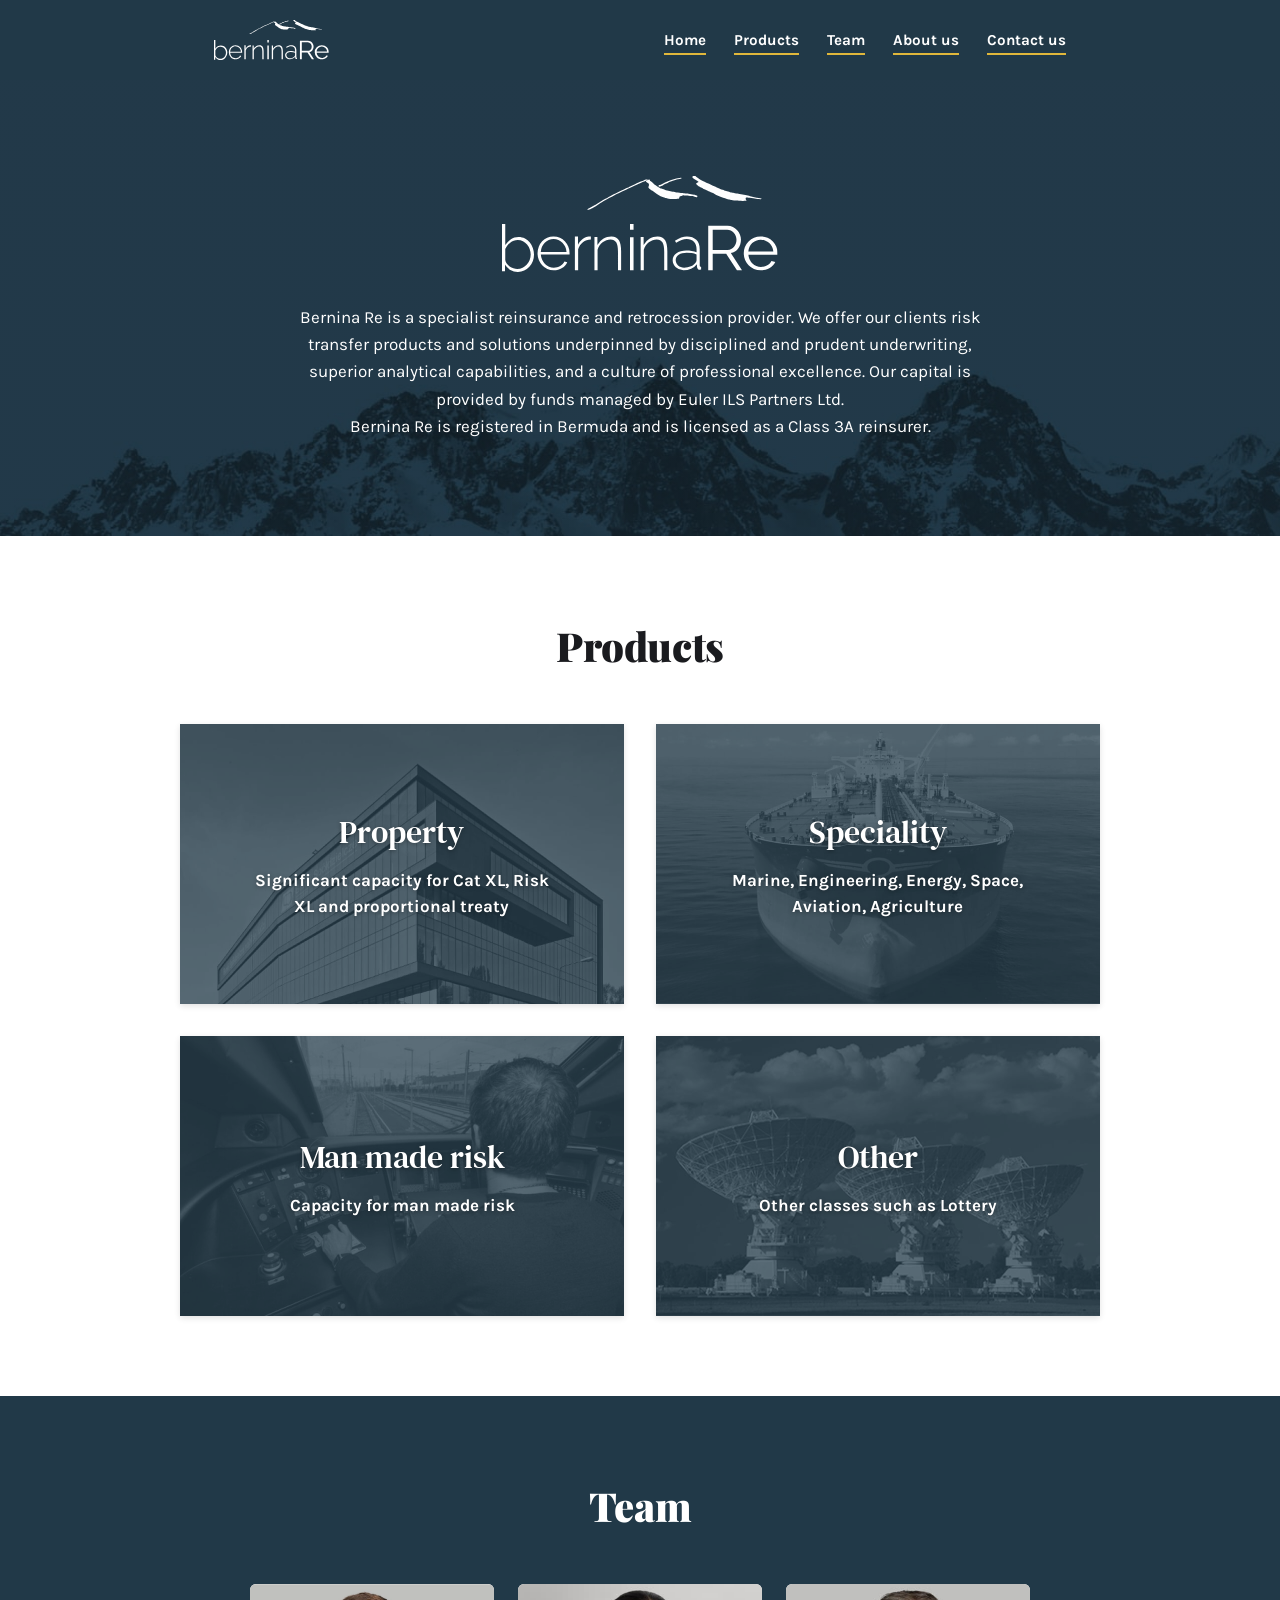
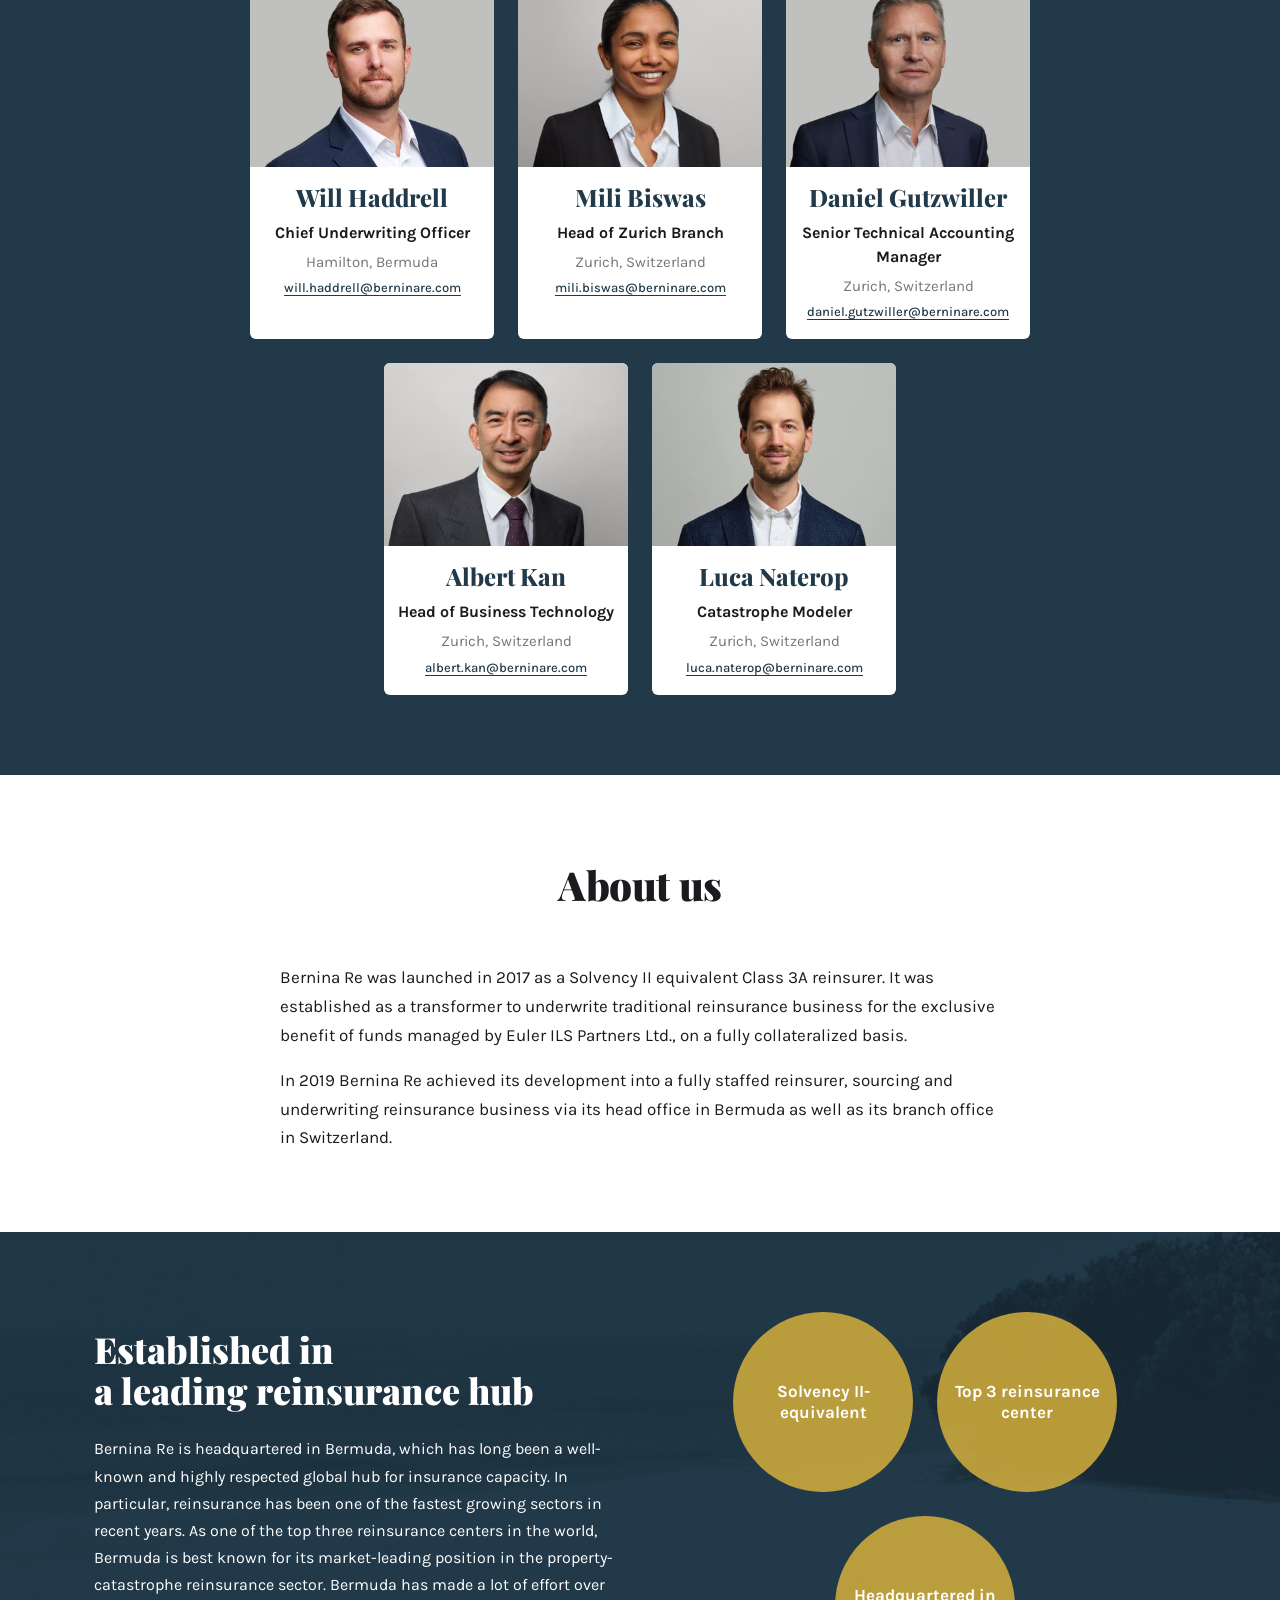
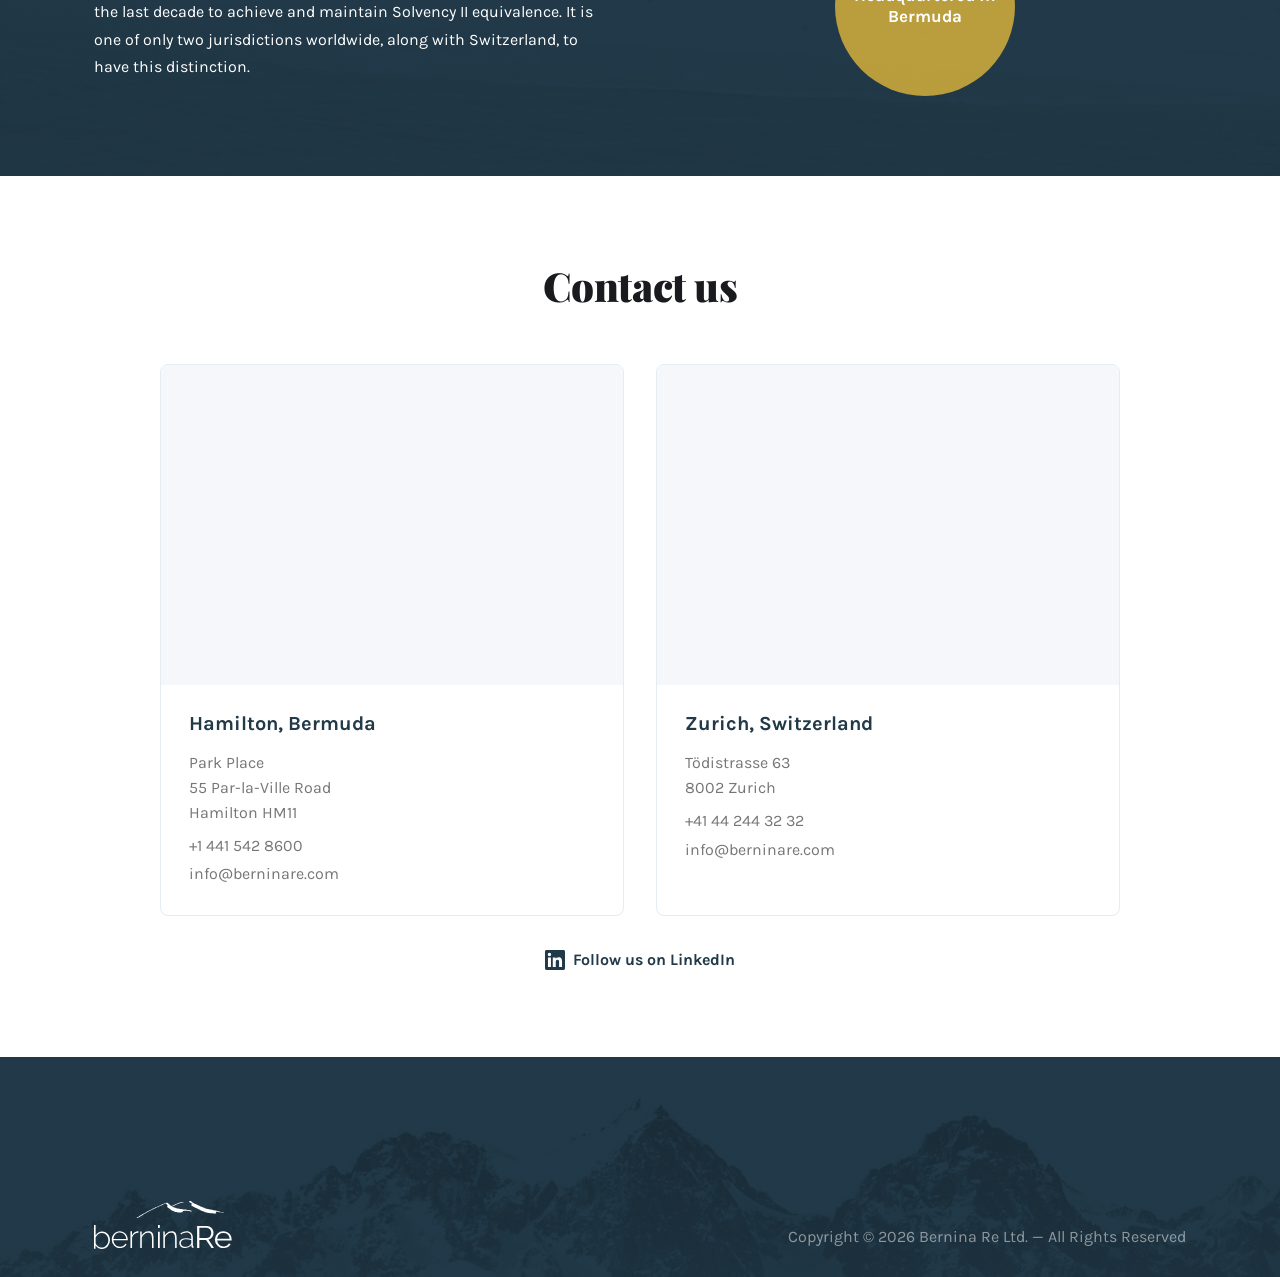
==== index.html @ 99310c79 "update things" ====
<!doctype html>
<html lang="en">
  <head>
    <meta charset="utf-8" />
    <meta name="viewport" content="width=device-width, initial-scale=1" />
    <title>Bernina Re</title>
    <link rel="icon" type="image/png" href="assets/favicon.png" />
    <link
      rel="preconnect"
      href="https://fonts.gstatic.com"
      crossorigin
    />
    <link
      rel="stylesheet"
      href="https://fonts.googleapis.com/css2?family=DM+Serif+Text&family=Karla:wght@400;500;700&family=Playfair+Display:wght@700;800;900&display=swap"
    />
    <link rel="stylesheet" href="styles.css?v=4" />
  </head>
  <body>
    <header class="site-header">
      <div class="container site-header__inner">
        <a href="/" class="site-header__brand" aria-label="Bernina Re home">
          <img src="assets/logo.svg" alt="Bernina Re" />
        </a>
        <nav class="site-nav" aria-label="Primary">
          <ul>
            <li><a href="/" aria-current="page">Home</a></li>
            <li><a href="#our-products">Products</a></li>
            <li><a href="#our-team">Team</a></li>
            <li><a href="#about-us">About us</a></li>
            <li><a href="#contact-us">Contact us</a></li>
          </ul>
        </nav>
      </div>
    </header>

    <section class="hero">
      <div class="container hero__inner">
        <img src="assets/logo.svg" alt="Bernina Re" class="hero__logo" />
        <p class="hero__lede">
          Bernina Re is a specialist reinsurance and retrocession provider. We
          offer our clients risk transfer products and solutions underpinned by
          disciplined and prudent underwriting, superior analytical
          capabilities, and a culture of professional excellence. Our capital is
          provided by funds managed by Euler ILS Partners Ltd.<br />Bernina Re
          is registered in Bermuda and is licensed as a Class 3A reinsurer. 
        </p>
      </div>
    </section>

    <section id="our-products" class="section">
      <div class="container">
        <h2 class="section__heading">Products</h2>
        <div class="products">
          <article
            class="product-card"
            style="background-image: url('assets/property.jpg')"
          >
            <div class="product-card__body">
              <h3 class="product-card__title">Property</h3>
              <p class="product-card__desc">
                Significant capacity for Cat XL, Risk XL and proportional
                treaty
              </p>
            </div>
          </article>
          <article
            class="product-card"
            style="background-image: url('assets/specialty.jpg')"
          >
            <div class="product-card__body">
              <h3 class="product-card__title">Speciality</h3>
              <p class="product-card__desc">
                Marine, Engineering, Energy, Space, Aviation, Agriculture
              </p>
            </div>
          </article>
          <article
            class="product-card"
            style="background-image: url('assets/man.jpg')"
          >
            <div class="product-card__body">
              <h3 class="product-card__title">Man made risk</h3>
              <p class="product-card__desc">Capacity for man made risk</p>
            </div>
          </article>
          <article
            class="product-card"
            style="background-image: url('assets/cyber.jpg')"
          >
            <div class="product-card__body">
              <h3 class="product-card__title">Other</h3>
              <p class="product-card__desc">Other classes such as Lottery</p>
            </div>
          </article>
        </div>
      </div>
    </section>

    <section id="our-team" class="section section--dark">
      <div class="container">
        <h2 class="section__heading section__heading--on-dark">Team</h2>
        <div class="team">
        <article class="team-card">
            <div
              class="team-card__photo"
              style="background-image: url('assets/will_haddrell.webp')"
              role="img"
              aria-label="Will Haddrell"
            ></div>
            <div class="team-card__body">
              <h3 class="team-card__name">Will Haddrell</h3>
              <p class="team-card__role">
                Chief Underwriting Officer
              </p>
              <p class="team-card__location">Hamilton, Bermuda</p>
              <a
                href="#"
                class="team-card__email js-email"
                data-u="will.haddrell"
                data-d="berninare.com"
                >email</a
              >
            </div>
          </article>
          <article class="team-card">
            <div
              class="team-card__photo"
              style="
                background-image: url('assets/mili_biswas.jpg');
                background-size: 165%;
                background-position: 50% 15%;
              "
              role="img"
              aria-label="Mili Biswas"
            ></div>
            <div class="team-card__body">
              <h3 class="team-card__name">Mili Biswas</h3>
              <p class="team-card__role">Head of Zurich Branch</p>
              <p class="team-card__location">Zurich, Switzerland</p>
              <a
                href="#"
                class="team-card__email js-email"
                data-u="mili.biswas"
                data-d="berninare.com"
                >email</a
              >
            </div>
          </article>
          <article class="team-card">
            <div
              class="team-card__photo"
              style="
                background-image: url('assets/daniel_gutzwiller.jpg');
                background-size: 165%;
                background-position: 50% 15%;
              "
              role="img"
              aria-label="Daniel Gutzwiller"
            ></div>
            <div class="team-card__body">
              <h3 class="team-card__name">Daniel Gutzwiller</h3>
              <p class="team-card__role">
                Senior Technical Accounting Manager
              </p>
              <p class="team-card__location">Zurich, Switzerland</p>
              <a
                href="#"
                class="team-card__email js-email"
                data-u="daniel.gutzwiller"
                data-d="berninare.com"
                >email</a
              >
            </div>
          </article>
          <article class="team-card">
            <div
              class="team-card__photo"
              style="
                background-image: url('assets/albert_kan.jpg');
                background-size: 165%;
                background-position: 50% 15%;
              "
              role="img"
              aria-label="Albert Kan"
            ></div>
            <div class="team-card__body">
              <h3 class="team-card__name">Albert Kan</h3>
              <p class="team-card__role">Head of Business Technology</p>
              <p class="team-card__location">Zurich, Switzerland</p>
              <a
                href="#"
                class="team-card__email js-email"
                data-u="albert.kan"
                data-d="berninare.com"
                >email</a
              >
            </div>
          </article>
          <article class="team-card">
            <div
              class="team-card__photo"
              style="
                background-image: url('assets/luca_naterop.jpg');
                background-size: 165%;
                background-position: 50% 5%;
              "
              role="img"
              aria-label="Luca Naterop"
            ></div>
            <div class="team-card__body">
              <h3 class="team-card__name">Luca Naterop</h3>
              <p class="team-card__role">Catastrophe Modeler</p>
              <p class="team-card__location">Zurich, Switzerland</p>
              <a
                href="#"
                class="team-card__email js-email"
                data-u="luca.naterop"
                data-d="berninare.com"
                >email</a
              >
            </div>
          </article>
        </div>
      </div>
    </section>

    <section id="about-us" class="section">
      <div class="container">
        <h2 class="section__heading">About us</h2>
        <div class="prose">
          <p>
            Bernina Re was launched in 2017 as a Solvency II equivalent Class 3A
            reinsurer. It was established as a transformer to underwrite
            traditional reinsurance business for the exclusive benefit of funds
            managed by Euler ILS Partners Ltd., on a fully collateralized basis.
          </p>
          <p>
            In 2019 Bernina Re achieved its development into a fully staffed
            reinsurer, sourcing and underwriting reinsurance business via its
            head office in Bermuda as well as its branch office in Switzerland.
          </p>
        </div>
      </div>
    </section>

    <section class="hub">
      <div class="container hub__inner">
        <div class="hub__text">
          <h2 class="hub__heading">
            Established in<br />a leading reinsurance hub
          </h2>
          <p class="hub__paragraph">
            Bernina Re is headquartered in Bermuda, which has long been a
            well-known and highly respected global hub for insurance capacity.
            In particular, reinsurance has been one of the fastest growing
            sectors in recent years. As one of the top three reinsurance centers
            in the world, Bermuda is best known for its market-leading position
            in the property-catastrophe reinsurance sector. Bermuda has made a
            lot of effort over the last decade to achieve and maintain Solvency
            II equivalence. It is one of only two jurisdictions worldwide, along
            with Switzerland, to have this distinction.
          </p>
        </div>
        <div class="hub__badges">
          <div class="hub__badge">Solvency II-equivalent</div>
          <div class="hub__badge">Top 3 reinsurance center</div>
          <div class="hub__badge">Headquartered in Bermuda</div>
        </div>
      </div>
    </section>

    <section id="contact-us" class="section">
      <div class="container">
        <h2 class="section__heading">Contact us</h2>
        <div class="contacts">
          <article class="contact-card">
            <iframe
              class="contact-card__map"
              title="Hamilton office map"
              loading="lazy"
              referrerpolicy="no-referrer-when-downgrade"
              src="https://maps.google.com/maps?q=Bernina+Re+Hamilton+Bermuda&hl=en&z=16&output=embed"
            ></iframe>
            <div class="contact-card__body">
<h3 class="contact-card__title">Hamilton, Bermuda</h3>
              <address class="contact-card__address">
                Park Place<br />
                55 Par-la-Ville Road<br />
                Hamilton HM11
              </address>
              <ul class="contact-card__links">
                <li><a href="tel:+14415428600">+1 441 542 8600</a></li>
                <li><a href="#" class="js-email" data-u="info" data-d="berninare.com">email</a></li>
              </ul>
            </div>
          </article>

          <article class="contact-card">
            <iframe
              class="contact-card__map"
              title="Zurich office map"
              loading="lazy"
              referrerpolicy="no-referrer-when-downgrade"
              src="https://maps.google.com/maps?q=Bernina+Re+Zurich&hl=en&z=16&output=embed"
            ></iframe>
            <div class="contact-card__body">
<h3 class="contact-card__title">Zurich, Switzerland</h3>
              <address class="contact-card__address">
                Tödistrasse 63<br />
                8002 Zurich
              </address>
              <ul class="contact-card__links">
                <li><a href="tel:+41442443232">+41 44 244 32 32</a></li>
                <li><a href="#" class="js-email" data-u="info" data-d="berninare.com">email</a></li>
              </ul>
            </div>
          </article>
        </div>
        <p class="contacts__linkedin">
          <a href="https://www.linkedin.com/company/bernina-re-ltd/" target="_blank" rel="noopener noreferrer">
            <svg width="20" height="20" viewBox="0 0 24 24" fill="currentColor" aria-hidden="true"><path d="M20.447 20.452h-3.554v-5.569c0-1.328-.027-3.037-1.852-3.037-1.853 0-2.136 1.445-2.136 2.939v5.667H9.351V9h3.414v1.561h.046c.477-.9 1.637-1.85 3.37-1.85 3.601 0 4.267 2.37 4.267 5.455v6.286zM5.337 7.433a2.062 2.062 0 01-2.063-2.065 2.064 2.064 0 112.063 2.065zm1.782 13.019H3.555V9h3.564v11.452zM22.225 0H1.771C.792 0 0 .774 0 1.729v20.542C0 23.227.792 24 1.771 24h20.451C23.2 24 24 23.227 24 22.271V1.729C24 .774 23.2 0 22.222 0h.003z"/></svg>
            Follow us on LinkedIn
          </a>
        </p>
      </div>
    </section>
    <footer class="site-footer">
      <div class="container site-footer__inner">
        <a href="/" class="site-footer__brand" aria-label="Bernina Re home">
          <img src="assets/logo.svg" alt="Bernina Re" />
        </a>
        <p class="site-footer__copyright">
          Copyright © <span id="copyright-year">2026</span> Bernina Re Ltd. &mdash; All Rights Reserved
        </p>
      </div>
    </footer>

    <script>
      document.querySelectorAll('.js-email').forEach(function (a) {
        var e = a.dataset.u + '\u0040' + a.dataset.d;
        a.href = 'mailto:' + e;
        a.textContent = e;
      });
      document.getElementById('copyright-year').textContent = new Date().getFullYear();
    </script>
  </body>
</html>
---- styles.css ----
:root {
  --midnight: #213948;
  --gold: #e0b73b;
  --off-white: #f5f7fa;
  --text: #1a1b1f;
  --muted: #767676;
}

*,
*::before,
*::after {
  box-sizing: border-box;
}

html,
body {
  margin: 0;
  padding: 0;
}

body {
  font-family: "Karla", system-ui, sans-serif;
  font-size: 16px;
  line-height: 1.5;
  color: var(--text);
  background: #fff;
}

.container {
  width: 100%;
  max-width: 1140px;
  margin: 0 auto;
  padding: 0 24px;
}


/* --- Header --- */

.site-header {
  background-color: var(--midnight);
  color: #fff;
}

.site-header__inner {
  display: flex;
  align-items: center;
  justify-content: space-between;
  gap: 32px;
  max-width: 900px;
  min-height: 80px;
  padding-top: 16px;
  padding-bottom: 16px;
}

.site-header__brand {
  display: inline-flex;
  align-items: center;
}

.site-header__brand img {
  display: block;
  height: 40px;
  width: auto;
}

.site-nav ul {
  list-style: none;
  margin: 0;
  padding: 0;
  display: flex;
  gap: 28px;
}

.site-nav a {
  color: #fff;
  text-decoration: none;
  font-size: 0.95rem;
  font-weight: 700;
  padding: 4px 0;
  border-bottom: 2px solid var(--gold);
}

/* --- Hero --- */

.hero {
  color: #fff;
  background-color: var(--midnight);
  background-image: linear-gradient(rgba(33, 57, 72, 0.15), rgba(33, 57, 72, 0.3)),
    url("assets/banner-bg.jpg");
  background-position: 50% 100%;
  background-repeat: no-repeat;
  background-size: cover;
}

.hero__inner {
  display: flex;
  flex-direction: column;
  align-items: center;
  text-align: center;
  padding-top: 96px;
  padding-bottom: 96px;
}

.hero__logo {
  height: 96px;
  width: auto;
  margin-bottom: 32px;
}

.hero__lede {
  max-width: 720px;
  margin: 0;
  font-size: 1.0625rem;
  line-height: 1.6;
}

/* --- Sections --- */

.section {
  padding-top: 80px;
  padding-bottom: 80px;
}

.section__heading {
  text-align: center;
  font-family: "Playfair Display", "DM Serif Text", Georgia, serif;
  font-weight: 900;
  font-size: 2.5rem;
  letter-spacing: -0.01em;
  margin: 0 0 48px;
  color: var(--text);
}

/* --- Our products --- */

.products {
  display: grid;
  grid-template-columns: repeat(2, 1fr);
  gap: 32px;
  max-width: 920px;
  margin: 0 auto;
}

.product-card {
  position: relative;
  display: flex;
  align-items: center;
  justify-content: center;
  min-height: 280px;
  padding: 28px;
  overflow: hidden;
  color: #fff;
  background-color: var(--midnight);
  background-size: cover;
  background-position: center;
  background-repeat: no-repeat;
  box-shadow: 0 2px 6px rgba(0, 0, 0, 0.12);
}

.product-card::before {
  content: "";
  position: absolute;
  inset: 0;
  background: rgba(33, 57, 72, 0.35);
}

.product-card__body {
  position: relative;
  text-align: center;
  max-width: 80%;
}

.product-card__title {
  font-family: "DM Serif Text", Georgia, serif;
  font-weight: 400;
  font-size: 2rem;
  margin: 0 0 12px;
  color: #fff;
  text-shadow: 0 1px 4px rgba(0, 0, 0, 0.35);
}

.product-card__desc {
  margin: 0;
  color: #fff;
  font-weight: 700;
  font-size: 1.0625rem;
  line-height: 1.5;
  text-shadow: 0 1px 4px rgba(0, 0, 0, 0.35);
}

/* --- Contact us --- */

.contacts {
  display: grid;
  grid-template-columns: repeat(2, 1fr);
  gap: 32px;
  max-width: 960px;
  margin: 0 auto;
}

.contact-card {
  background: #fff;
  border: 1px solid #e4ebf3;
  border-radius: 8px;
  overflow: hidden;
  display: flex;
  flex-direction: column;
}

.contact-card__map {
  width: 100%;
  height: 320px;
  border: 0;
  display: block;
  background: #f5f7fa;
}

.contact-card__body {
  padding: 24px 28px 28px;
}

.contact-card__title {
  font-family: "Karla", system-ui, sans-serif;
  font-weight: 700;
  font-size: 1.25rem;
  margin: 0 0 12px;
  color: var(--midnight);
}

.contact-card__address {
  margin: 0 0 8px;
  color: var(--muted);
  line-height: 1.55;
  font-style: normal;
}

.contact-card__links {
  list-style: none;
  margin: 0;
  padding: 0;
  display: flex;
  flex-direction: column;
  gap: 4px;
}

.contact-card__links a {
  color: var(--muted);
  text-decoration: none;
  font-size: 1rem;
  font-weight: 400;
  line-height: 1.55;
}

.contact-card__links a:hover {
  color: var(--midnight);
}

.contacts__linkedin {
  text-align: center;
  margin: 32px 0 0;
  grid-column: 1 / -1;
}

.contacts__linkedin a {
  display: inline-flex;
  align-items: center;
  gap: 8px;
  color: var(--midnight);
  text-decoration: none;
  font-weight: 700;
  font-size: 1rem;
}

.contacts__linkedin a:hover {
  color: var(--gold);
}

@media (max-width: 680px) {
  .contacts {
    grid-template-columns: 1fr;
  }
}

/* --- Hub (Bermuda) --- */

.hub {
  color: #fff;
  background-color: var(--midnight);
  background-image: linear-gradient(rgba(33, 57, 72, 0.55), rgba(33, 57, 72, 0.7)),
    url("assets/section-bg.jpg");
  background-position: 50% 100%;
  background-repeat: no-repeat;
  background-size: cover;
  padding-top: 80px;
  padding-bottom: 80px;
}

.hub__inner {
  display: grid;
  grid-template-columns: 1fr 1fr;
  gap: 48px;
  align-items: center;
}

.hub__heading {
  font-family: "Playfair Display", "DM Serif Text", Georgia, serif;
  font-weight: 900;
  font-size: 2.25rem;
  line-height: 1.15;
  margin: 0 0 24px;
  color: #fff;
}

.hub__paragraph {
  margin: 0;
  font-size: 1rem;
  line-height: 1.7;
  color: #fff;
}

.hub__badges {
  display: grid;
  grid-template-columns: repeat(2, auto);
  gap: 24px;
  justify-content: center;
  align-items: center;
}

.hub__badge {
  width: 180px;
  height: 180px;
  border-radius: 50%;
  background-color: rgba(224, 183, 59, 0.8);
  color: #fff;
  display: flex;
  align-items: center;
  justify-content: center;
  text-align: center;
  padding: 16px;
  font-weight: 700;
  font-size: 1.0625rem;
  line-height: 1.25;
}

.hub__badge:nth-child(3) {
  grid-column: 1 / span 2;
  justify-self: center;
}

@media (max-width: 860px) {
  .hub__inner {
    grid-template-columns: 1fr;
    gap: 40px;
  }

  .hub__badges {
    justify-content: start;
  }
}

@media (max-width: 480px) {
  .hub__badge {
    width: 150px;
    height: 150px;
    font-size: 0.95rem;
  }
}

/* --- Prose (About us) --- */

.prose {
  max-width: 720px;
  margin: 0 auto;
  font-size: 1.0625rem;
  line-height: 1.7;
  color: var(--text);
}

.prose p {
  margin: 0 0 16px;
}

.prose p:last-child {
  margin-bottom: 0;
}

.prose a {
  color: var(--midnight);
  text-decoration: underline;
  text-underline-offset: 3px;
}

.prose a:hover {
  color: var(--gold);
}

/* --- Team --- */

.section--dark {
  background-color: var(--midnight);
  color: #fff;
}

.section__heading--on-dark {
  color: #fff;
}

.team {
  display: flex;
  flex-wrap: wrap;
  justify-content: center;
  gap: 24px;
  max-width: 780px;
  margin: 0 auto;
}

.team-card {
  width: calc((780px - 2 * 24px) / 3);
}

.team-card {
  background: #fff;
  color: var(--text);
  display: flex;
  flex-direction: column;
  overflow: hidden;
  border-radius: 6px;
}

.team-card__photo {
  width: 100%;
  aspect-ratio: 4 / 3;
  background-size: cover;
  background-position: center top;
  background-repeat: no-repeat;
}

.team-card__photo--placeholder {
  background-color: #e5e9ec;
}

.team-card__body {
  padding: 12px 14px 16px;
  text-align: center;
}

.team-card__name {
  font-family: "Playfair Display", "DM Serif Text", Georgia, serif;
  font-weight: 800;
  font-size: 1.5rem;
  margin: 0 0 6px;
  color: var(--midnight);
}

.team-card__role {
  font-weight: 700;
  margin: 0 0 6px;
  color: var(--text);
}

.team-card__location {
  margin: 0 0 2px;
  color: var(--muted);
  font-size: 0.9375rem;
}

.team-card__email {
  color: var(--midnight);
  font-weight: 500;
  font-size: 0.8125rem;
  text-decoration: none;
  border-bottom: 1px solid currentColor;
}

.team-card__email:hover {
  color: var(--gold);
}

@media (max-width: 560px) {
  .team {
    grid-template-columns: 1fr;
    max-width: 320px;
  }
}

@media (max-width: 720px) {
  .products {
    grid-template-columns: 1fr;
    gap: 24px;
  }

  .product-card {
    min-height: 240px;
  }
}

@media (max-width: 720px) {
  .hero__inner {
    padding-top: 64px;
    padding-bottom: 64px;
  }

  .hero__logo {
    height: 72px;
  }
}

@media (max-width: 720px) {
  .site-nav ul {
    gap: 16px;
    flex-wrap: wrap;
    justify-content: flex-end;
  }

  .site-nav a {
    font-size: 0.875rem;
  }
}

/* --- Footer --- */

.site-footer {
  color: #fff;
  background-color: var(--midnight);
  background-image: linear-gradient(rgba(33, 57, 72, 0.55), rgba(33, 57, 72, 0.75)),
    url("assets/banner-bg.jpg");
  background-position: 50% 100%;
  background-repeat: no-repeat;
  background-size: cover;
}

.site-footer__inner {
  display: flex;
  justify-content: space-between;
  align-items: flex-end;
  min-height: 220px;
  padding-top: 48px;
  padding-bottom: 28px;
}

.site-footer__brand {
  display: inline-flex;
  align-items: center;
}

.site-footer__brand img {
  display: block;
  height: 48px;
  width: auto;
}

.site-footer__copyright {
  margin: 0;
  opacity: 0.5;
  font-size: 1rem;
}
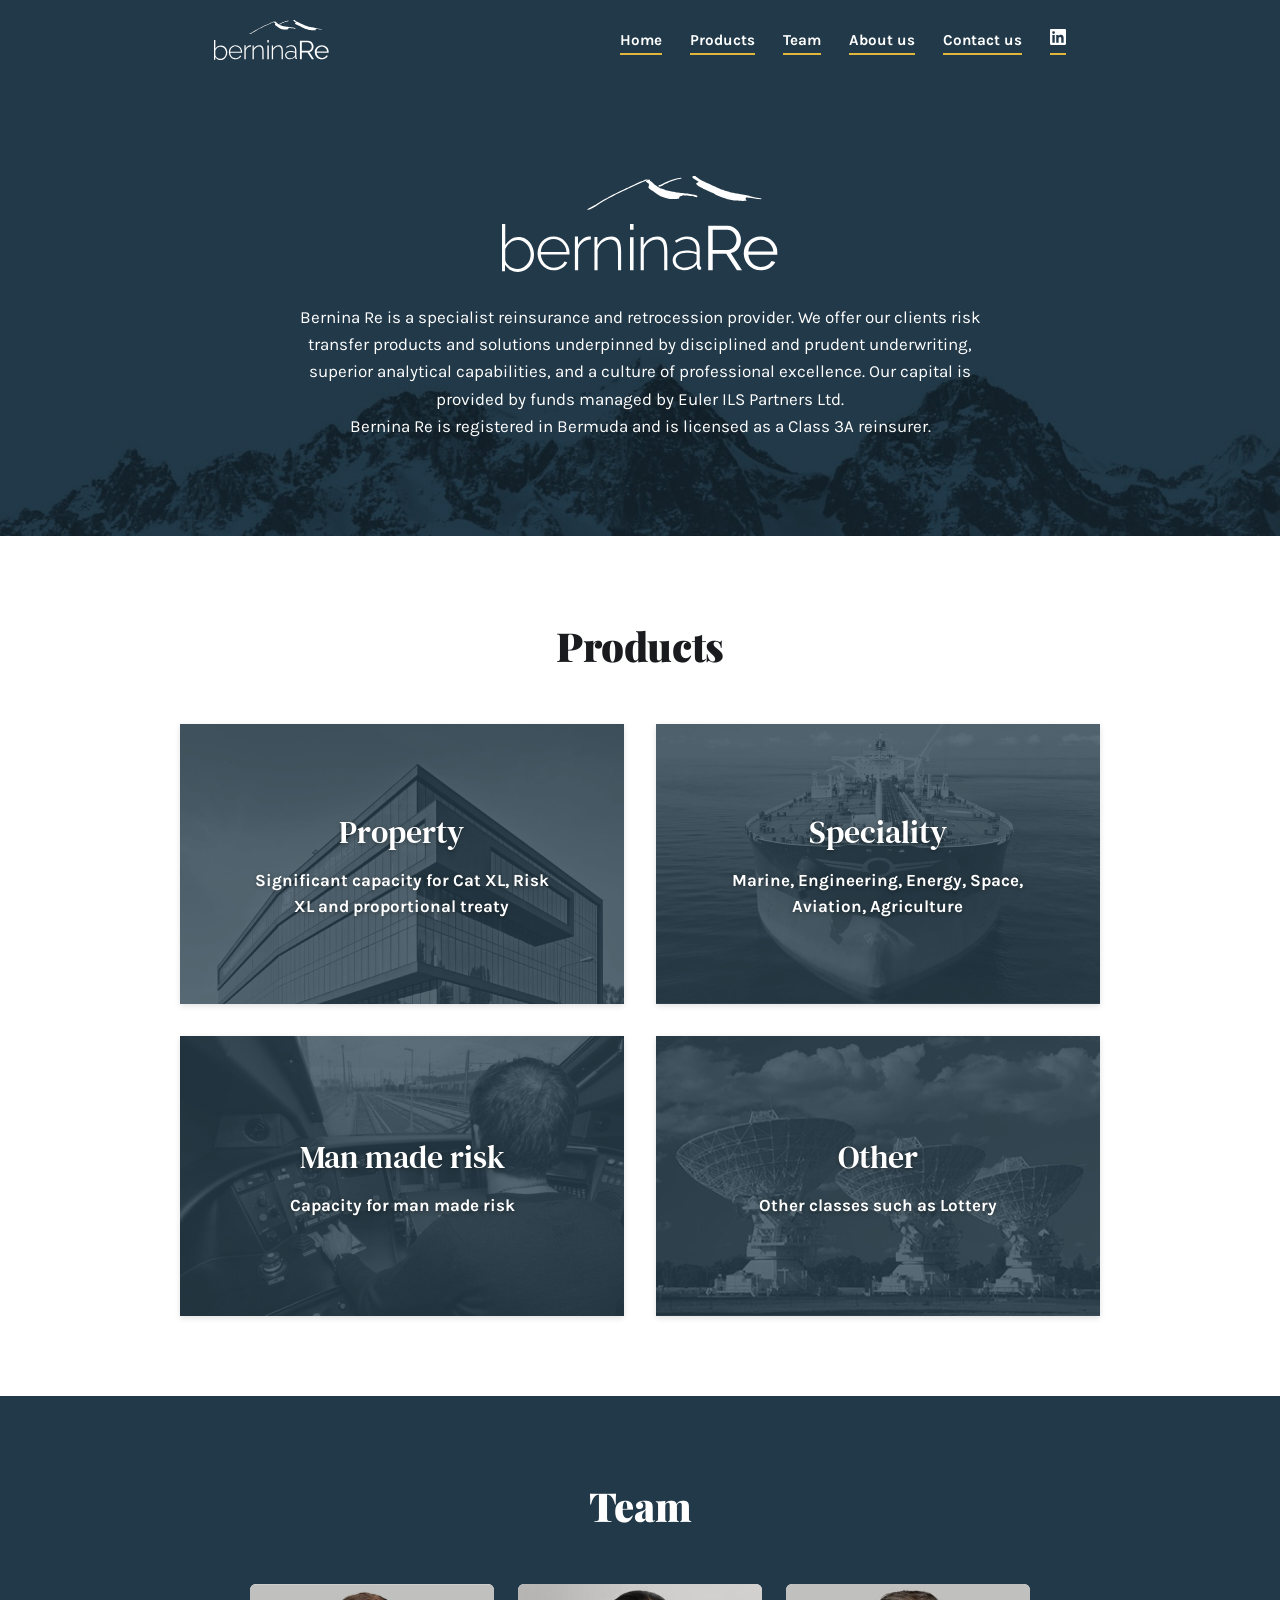
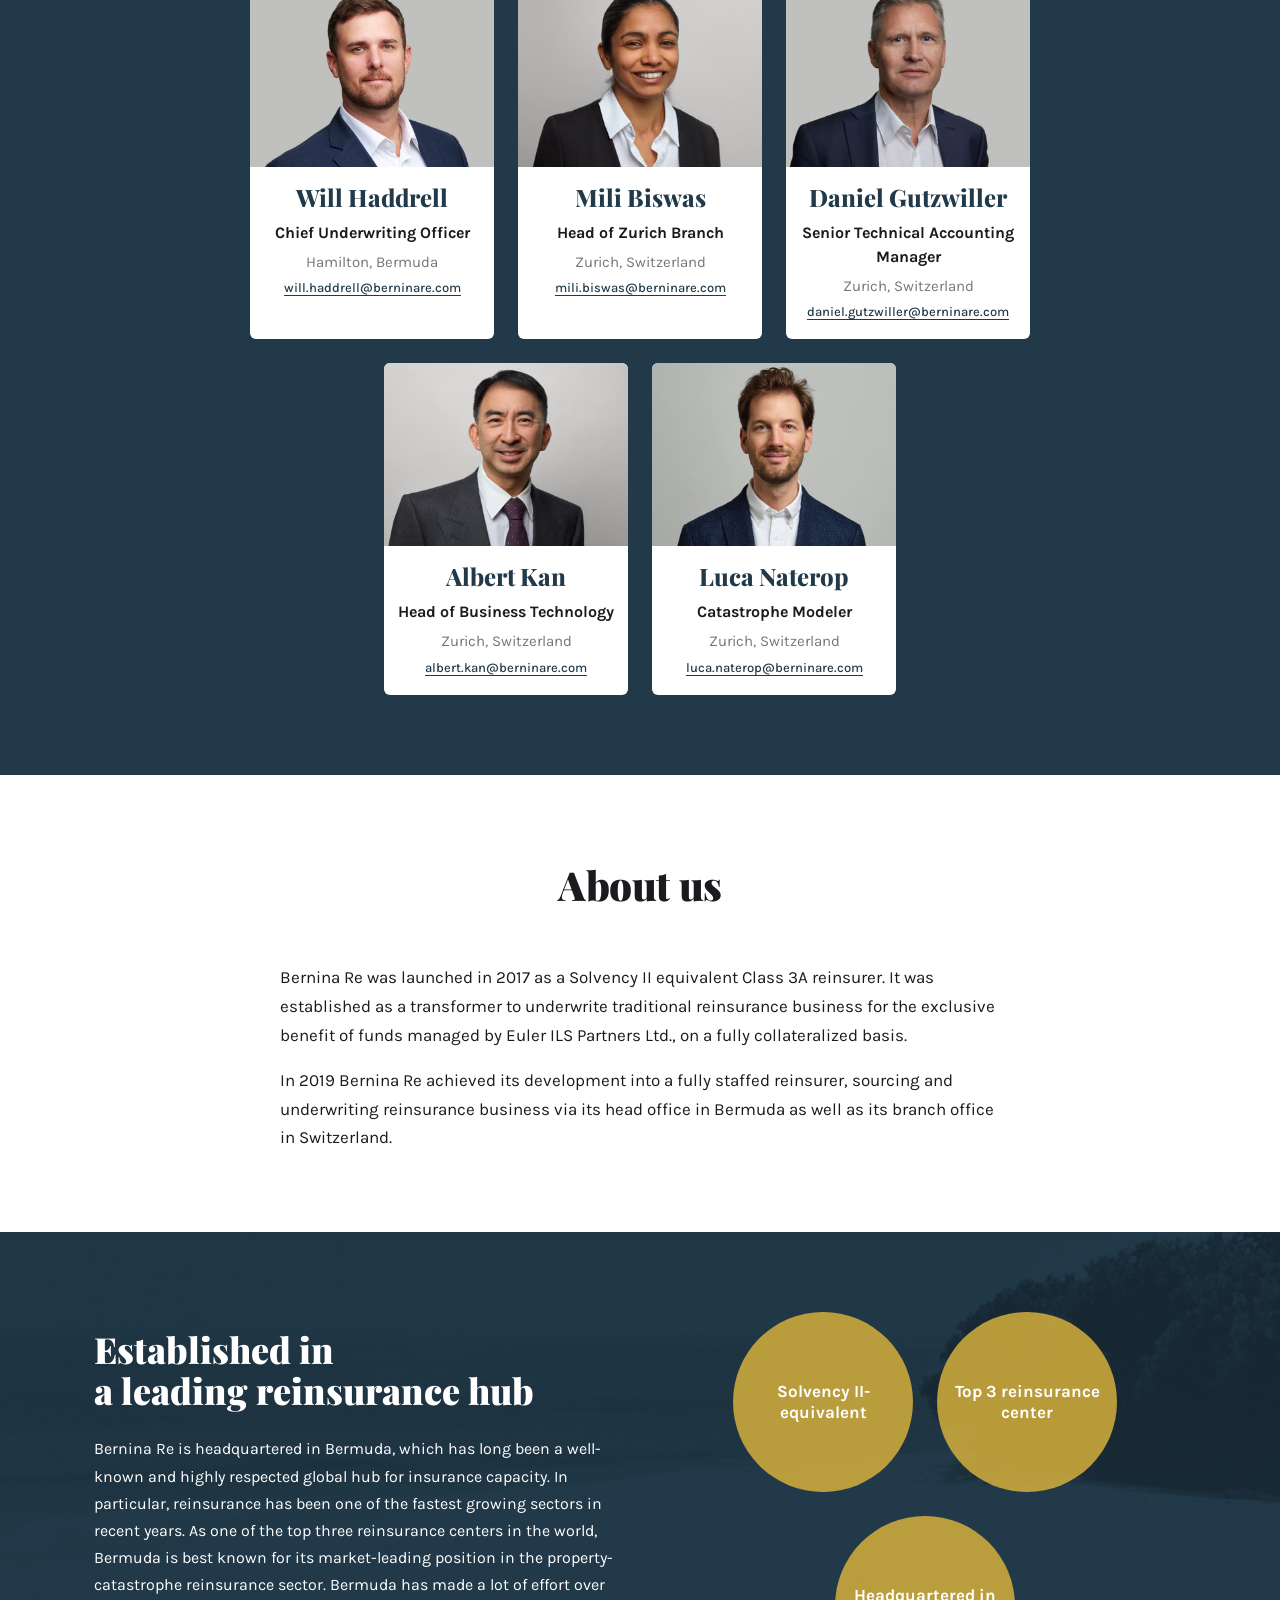
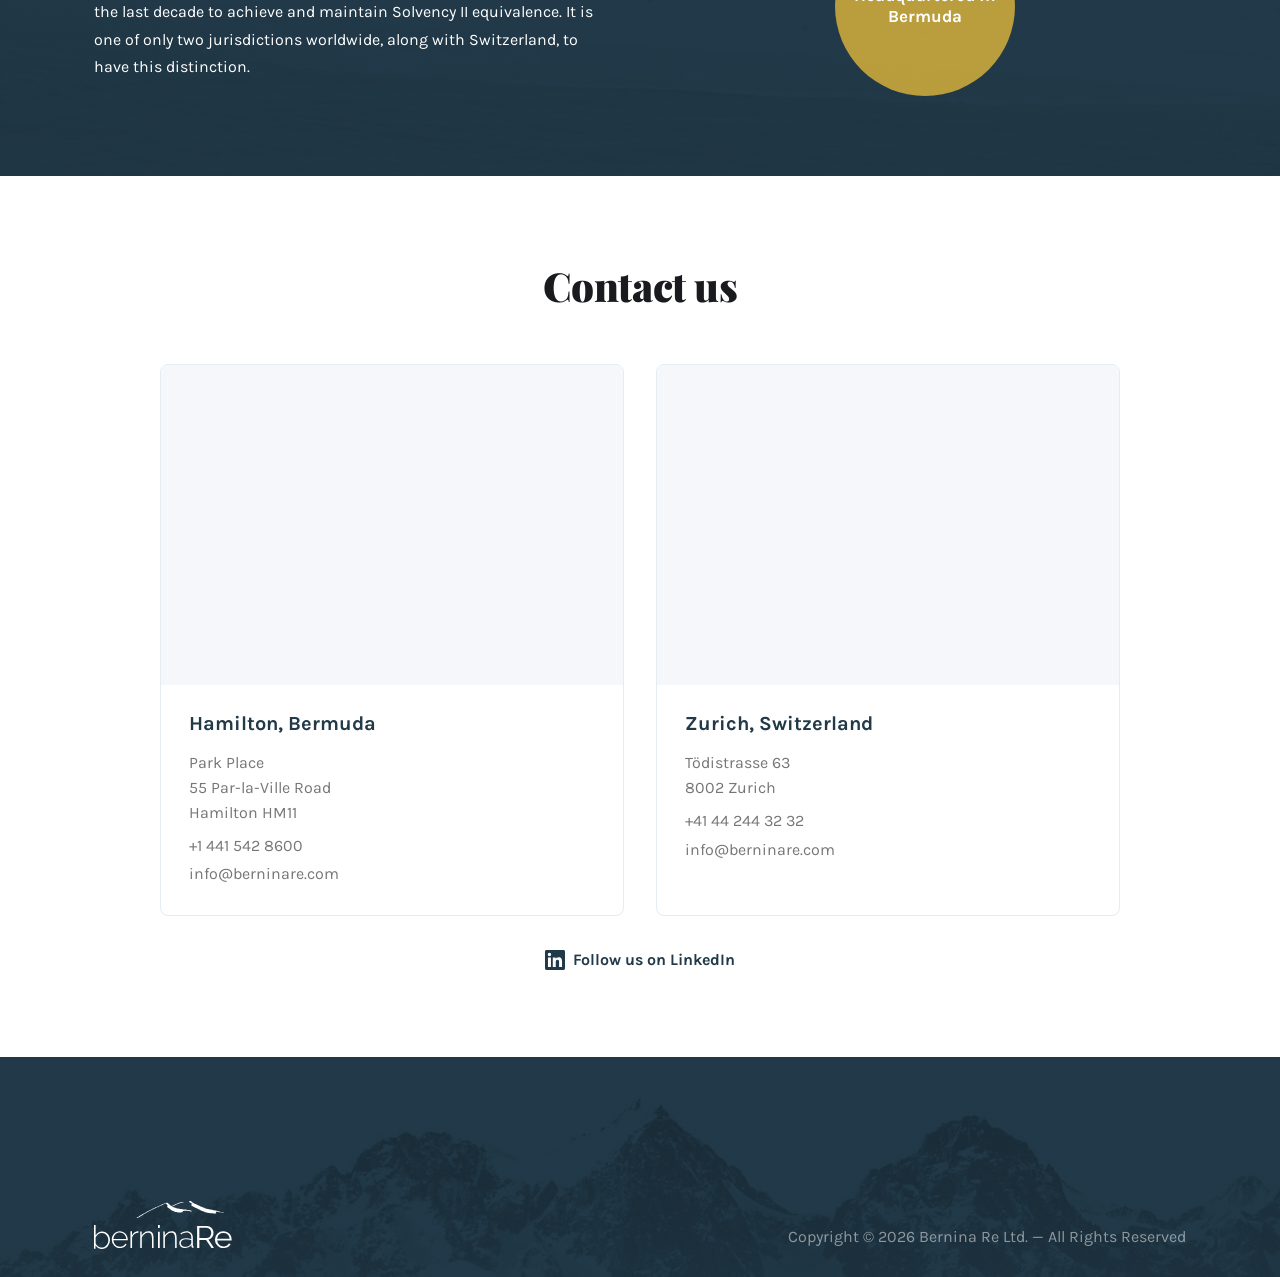
==== commit cd90433a: "init" ====
--- a/index.html
+++ b/index.html
@@ -3,6 +3,9 @@
   <head>
     <meta charset="utf-8" />
     <meta name="viewport" content="width=device-width, initial-scale=1" />
+    <meta http-equiv="Cache-Control" content="no-cache, no-store, must-revalidate" />
+    <meta http-equiv="Pragma" content="no-cache" />
+    <meta http-equiv="Expires" content="0" />
     <title>Bernina Re</title>
     <link rel="icon" type="image/png" href="assets/favicon.png" />
     <link
@@ -14,7 +17,7 @@
       rel="stylesheet"
       href="https://fonts.googleapis.com/css2?family=DM+Serif+Text&family=Karla:wght@400;500;700&family=Playfair+Display:wght@700;800;900&display=swap"
     />
-    <link rel="stylesheet" href="styles.css?v=4" />
+    <link rel="stylesheet" href="styles.css" />
   </head>
   <body>
     <header class="site-header">
@@ -29,6 +32,7 @@
             <li><a href="#our-team">Team</a></li>
             <li><a href="#about-us">About us</a></li>
             <li><a href="#contact-us">Contact us</a></li>
+            <li><a href="https://www.linkedin.com/company/bernina-re-ltd/" target="_blank" rel="noopener noreferrer" aria-label="LinkedIn"><svg width="16" height="16" viewBox="0 0 24 24" fill="currentColor" aria-hidden="true"><path d="M20.447 20.452h-3.554v-5.569c0-1.328-.027-3.037-1.852-3.037-1.853 0-2.136 1.445-2.136 2.939v5.667H9.351V9h3.414v1.561h.046c.477-.9 1.637-1.85 3.37-1.85 3.601 0 4.267 2.37 4.267 5.455v6.286zM5.337 7.433a2.062 2.062 0 01-2.063-2.065 2.064 2.064 0 112.063 2.065zm1.782 13.019H3.555V9h3.564v11.452zM22.225 0H1.771C.792 0 0 .774 0 1.729v20.542C0 23.227.792 24 1.771 24h20.451C23.2 24 24 23.227 24 22.271V1.729C24 .774 23.2 0 22.222 0h.003z"/></svg></a></li>
           </ul>
         </nav>
       </div>
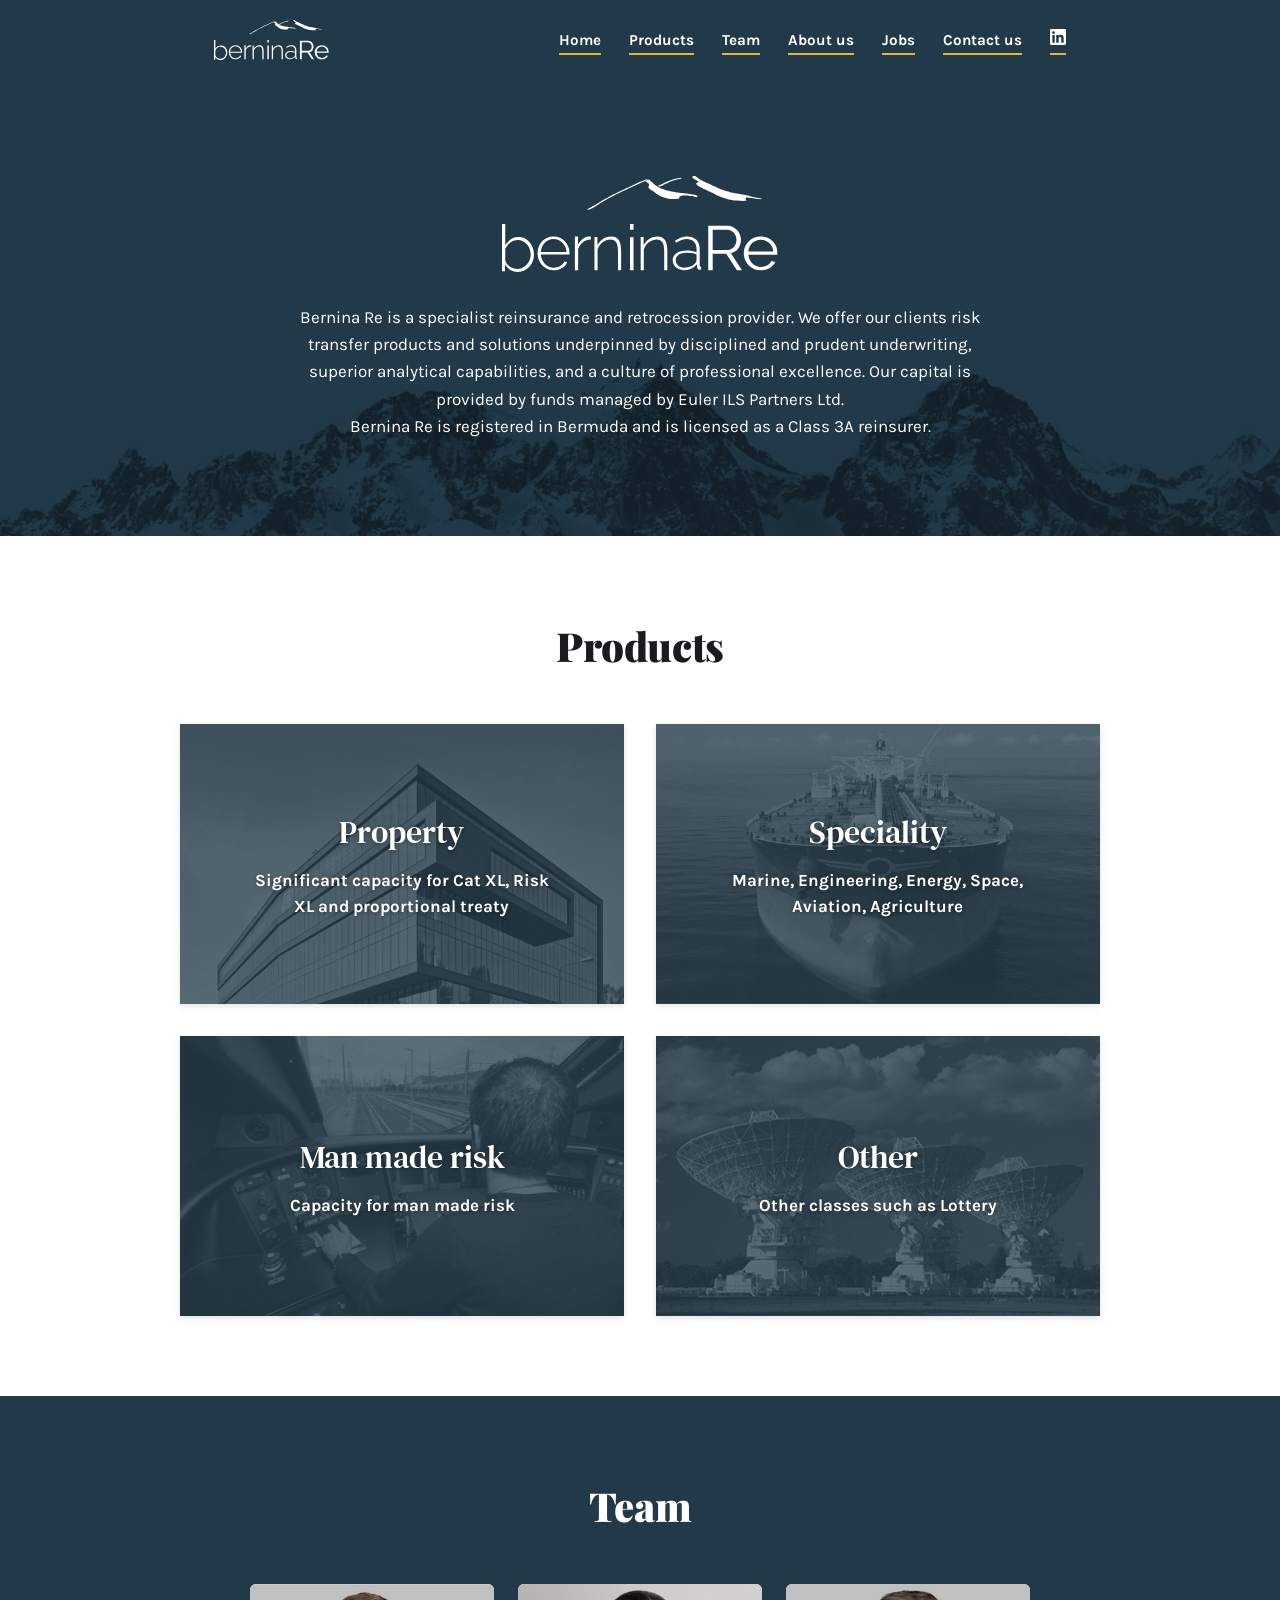
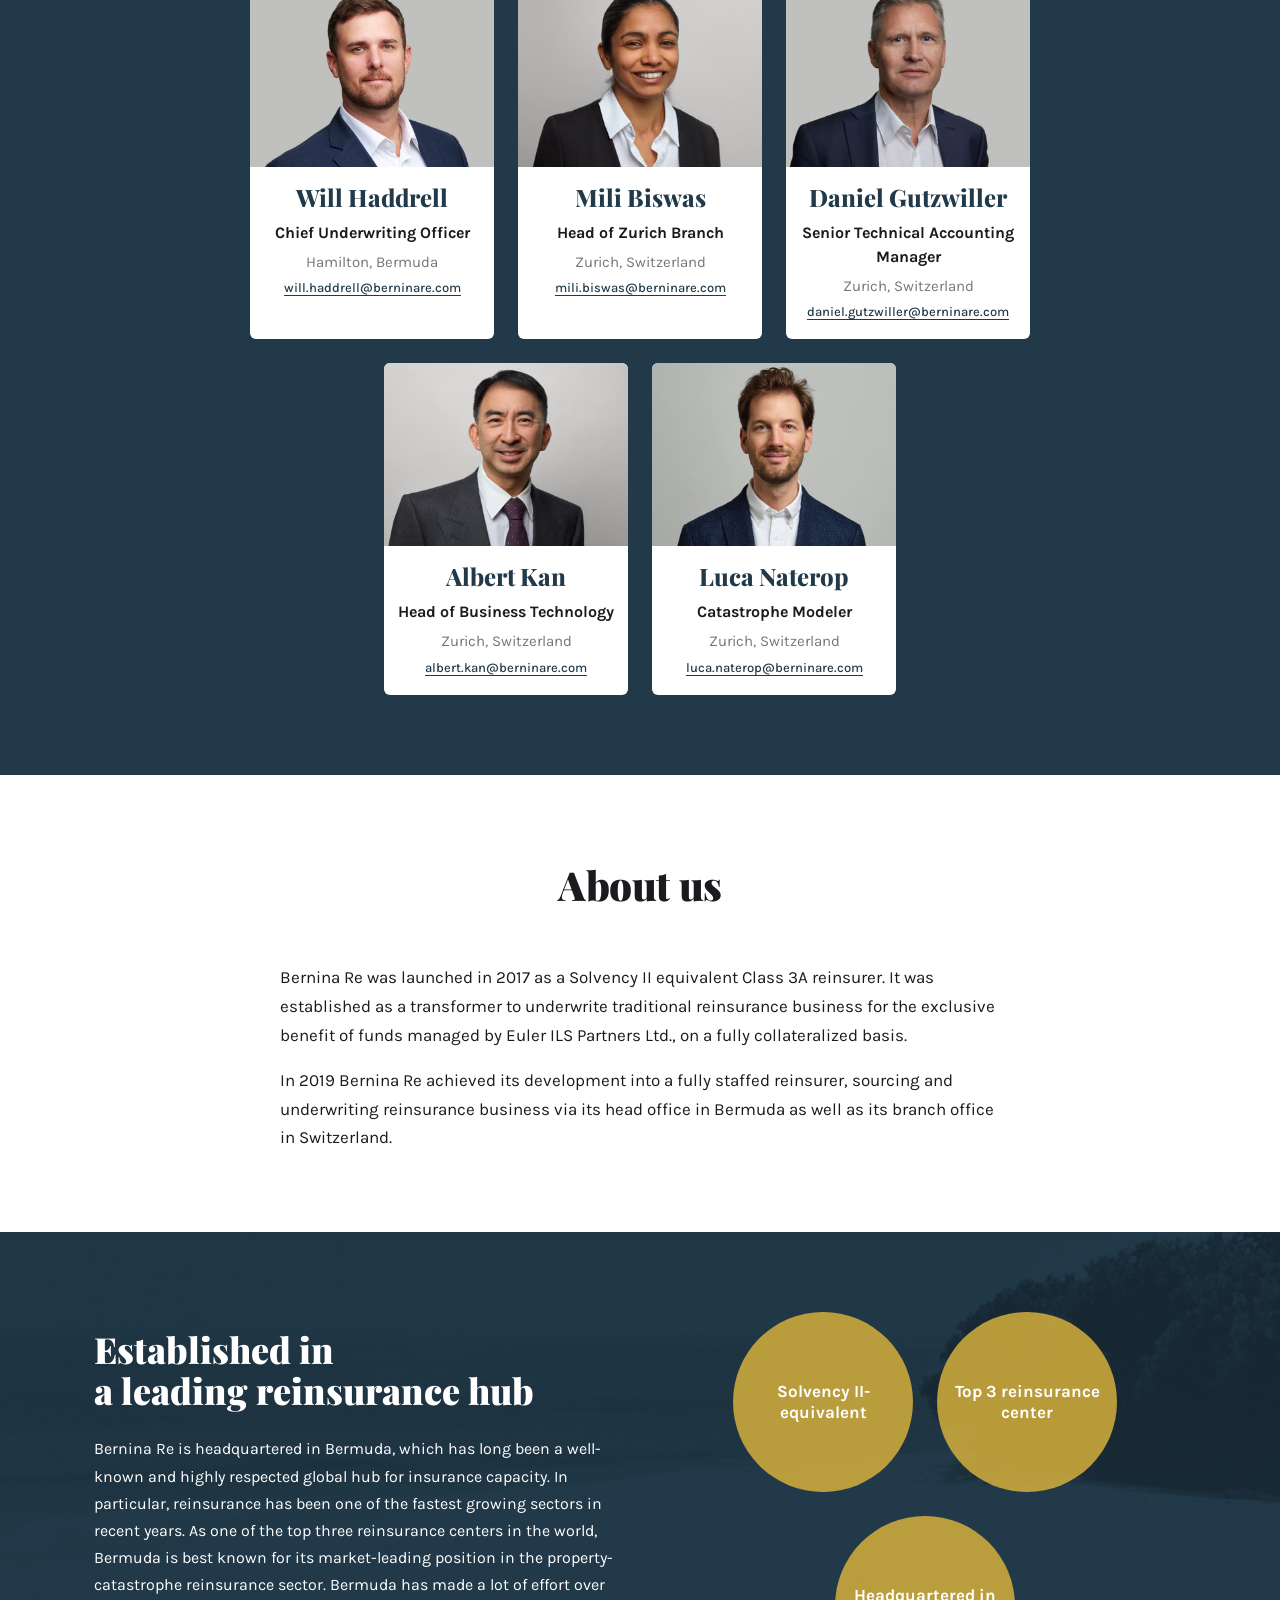
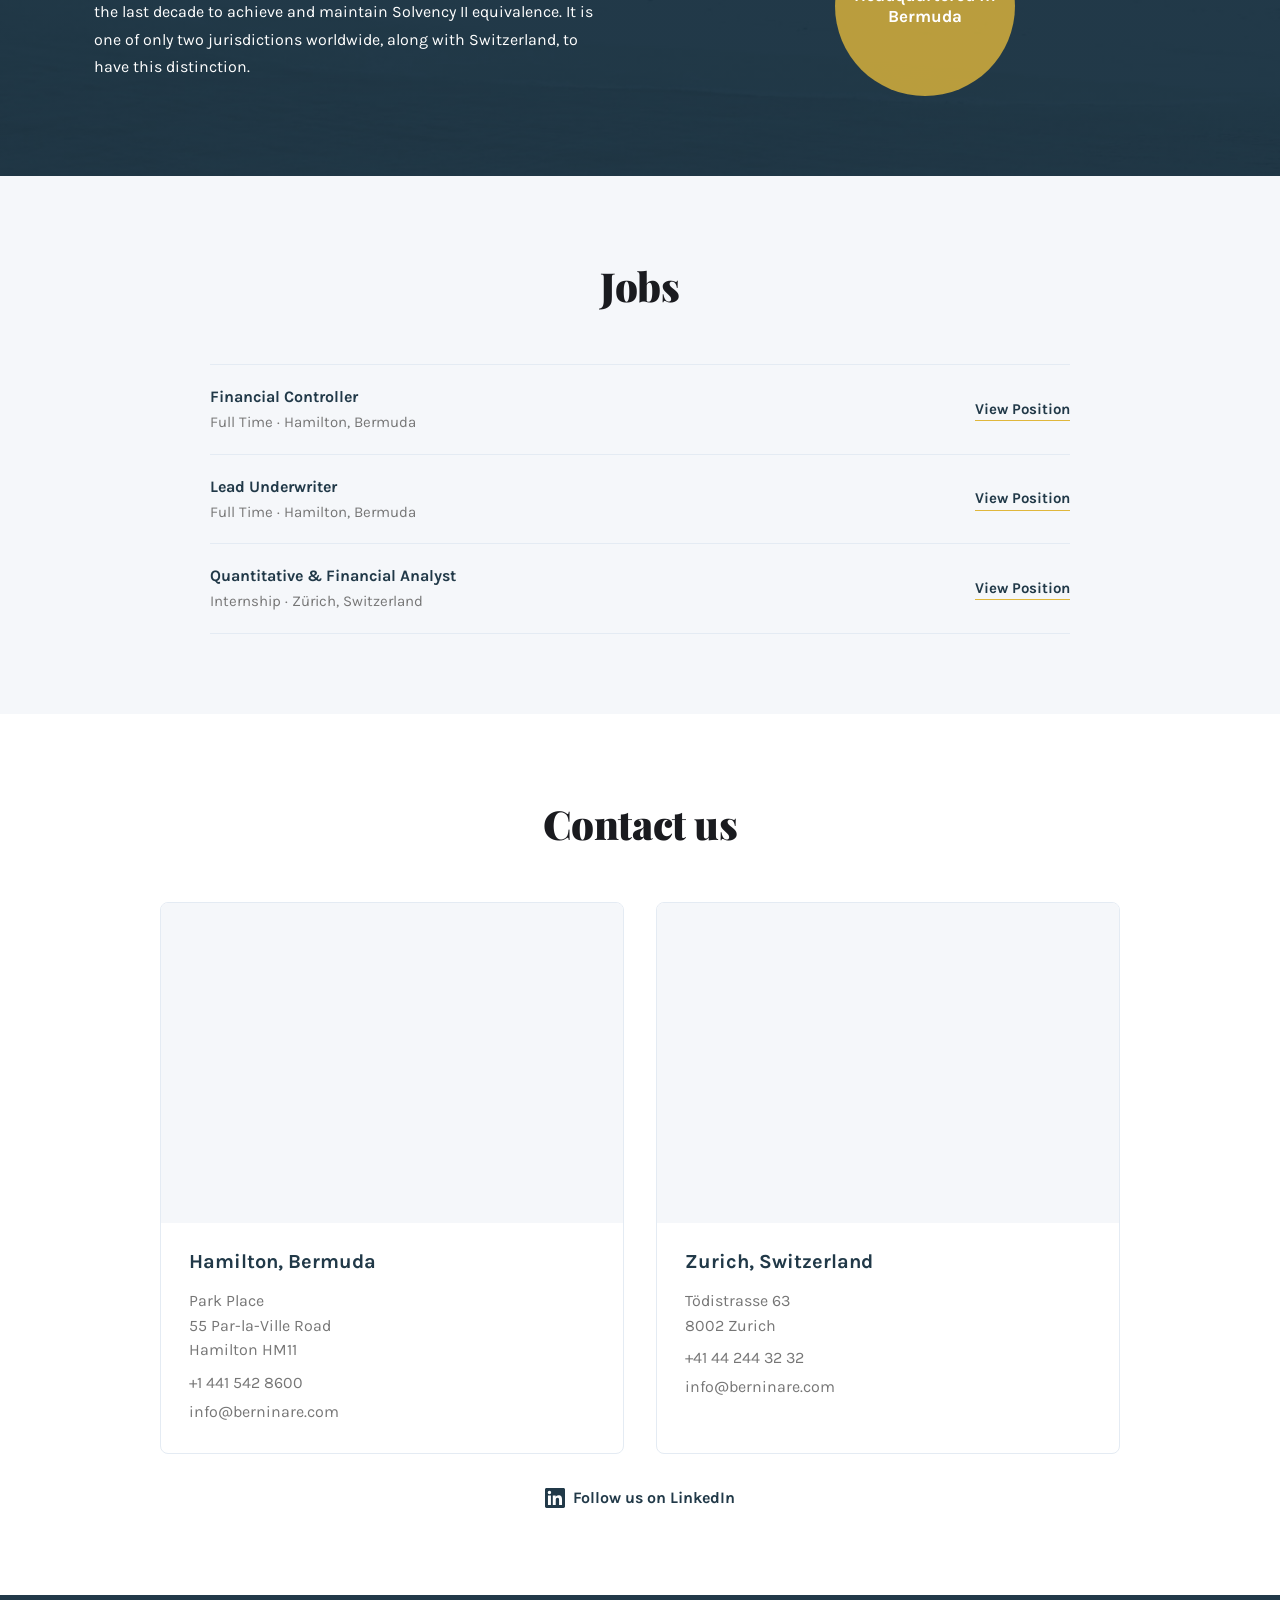
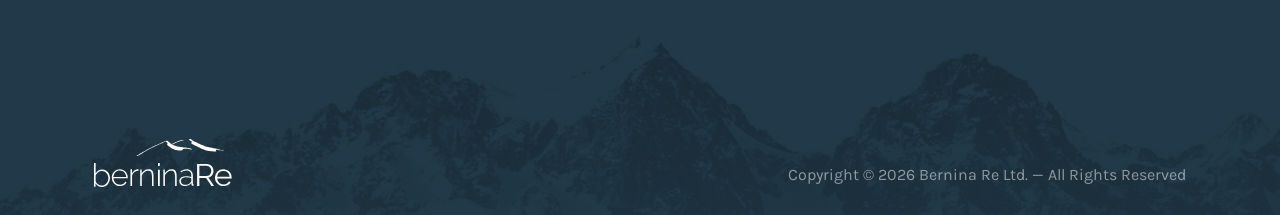
==== commit fb7e1c90: "add jobs" ====
--- a/index.html
+++ b/index.html
@@ -31,6 +31,7 @@
             <li><a href="#our-products">Products</a></li>
             <li><a href="#our-team">Team</a></li>
             <li><a href="#about-us">About us</a></li>
+            <li><a href="#jobs">Jobs</a></li>
             <li><a href="#contact-us">Contact us</a></li>
             <li><a href="https://www.linkedin.com/company/bernina-re-ltd/" target="_blank" rel="noopener noreferrer" aria-label="LinkedIn"><svg width="16" height="16" viewBox="0 0 24 24" fill="currentColor" aria-hidden="true"><path d="M20.447 20.452h-3.554v-5.569c0-1.328-.027-3.037-1.852-3.037-1.853 0-2.136 1.445-2.136 2.939v5.667H9.351V9h3.414v1.561h.046c.477-.9 1.637-1.85 3.37-1.85 3.601 0 4.267 2.37 4.267 5.455v6.286zM5.337 7.433a2.062 2.062 0 01-2.063-2.065 2.064 2.064 0 112.063 2.065zm1.782 13.019H3.555V9h3.564v11.452zM22.225 0H1.771C.792 0 0 .774 0 1.729v20.542C0 23.227.792 24 1.771 24h20.451C23.2 24 24 23.227 24 22.271V1.729C24 .774 23.2 0 22.222 0h.003z"/></svg></a></li>
           </ul>
@@ -271,6 +272,35 @@
           <div class="hub__badge">Top 3 reinsurance center</div>
           <div class="hub__badge">Headquartered in Bermuda</div>
         </div>
+      </div>
+    </section>
+
+    <section id="jobs" class="section section--tinted">
+      <div class="container">
+        <h2 class="section__heading">Jobs</h2>
+        <ul class="job-list">
+          <li class="job-list__item">
+            <div>
+              <div class="job-list__title">Financial Controller</div>
+              <div class="job-list__meta">Full Time · Hamilton, Bermuda</div>
+            </div>
+            <a href="https://app.bermudajobconnect.bm/job/1d660223-068b-4756-8835-8b69dff92398" class="job-list__apply" target="_blank" rel="noopener noreferrer">View Position</a>
+          </li>
+          <li class="job-list__item">
+            <div>
+              <div class="job-list__title">Lead Underwriter</div>
+              <div class="job-list__meta">Full Time · Hamilton, Bermuda</div>
+            </div>
+            <a href="https://app.bermudajobconnect.bm/job/5ac7003d-dae6-4c90-a8c4-d55097bea730" class="job-list__apply" target="_blank" rel="noopener noreferrer">View Position</a>
+          </li>
+          <li class="job-list__item">
+            <div>
+              <div class="job-list__title">Quantitative &amp; Financial Analyst</div>
+              <div class="job-list__meta">Internship · Zürich, Switzerland</div>
+            </div>
+            <a href="assets/internship-program.pdf" class="job-list__apply" target="_blank" rel="noopener noreferrer">View Position</a>
+          </li>
+        </ul>
       </div>
     </section>
 
--- a/styles.css
+++ b/styles.css
@@ -517,6 +517,65 @@
   }
 }
 
+/* --- Jobs --- */
+
+.section--tinted {
+  background-color: var(--off-white);
+}
+
+.job-list {
+  list-style: none;
+  margin: 0 auto;
+  padding: 0;
+  max-width: 860px;
+}
+
+.job-list__item {
+  display: flex;
+  align-items: center;
+  justify-content: space-between;
+  gap: 24px;
+  padding: 20px 0;
+  border-bottom: 1px solid #e4ebf3;
+}
+
+.job-list__item:first-child {
+  border-top: 1px solid #e4ebf3;
+}
+
+.job-list__title {
+  font-weight: 700;
+  color: var(--midnight);
+  font-size: 1rem;
+}
+
+.job-list__meta {
+  color: var(--muted);
+  font-size: 0.9375rem;
+  margin-top: 2px;
+}
+
+.job-list__apply {
+  color: var(--midnight);
+  font-weight: 700;
+  font-size: 0.9375rem;
+  text-decoration: none;
+  white-space: nowrap;
+  border-bottom: 1px solid var(--gold);
+}
+
+.job-list__apply:hover {
+  color: var(--gold);
+}
+
+@media (max-width: 600px) {
+  .job-list__item {
+    flex-direction: column;
+    align-items: flex-start;
+    gap: 10px;
+  }
+}
+
 /* --- Footer --- */
 
 .site-footer {
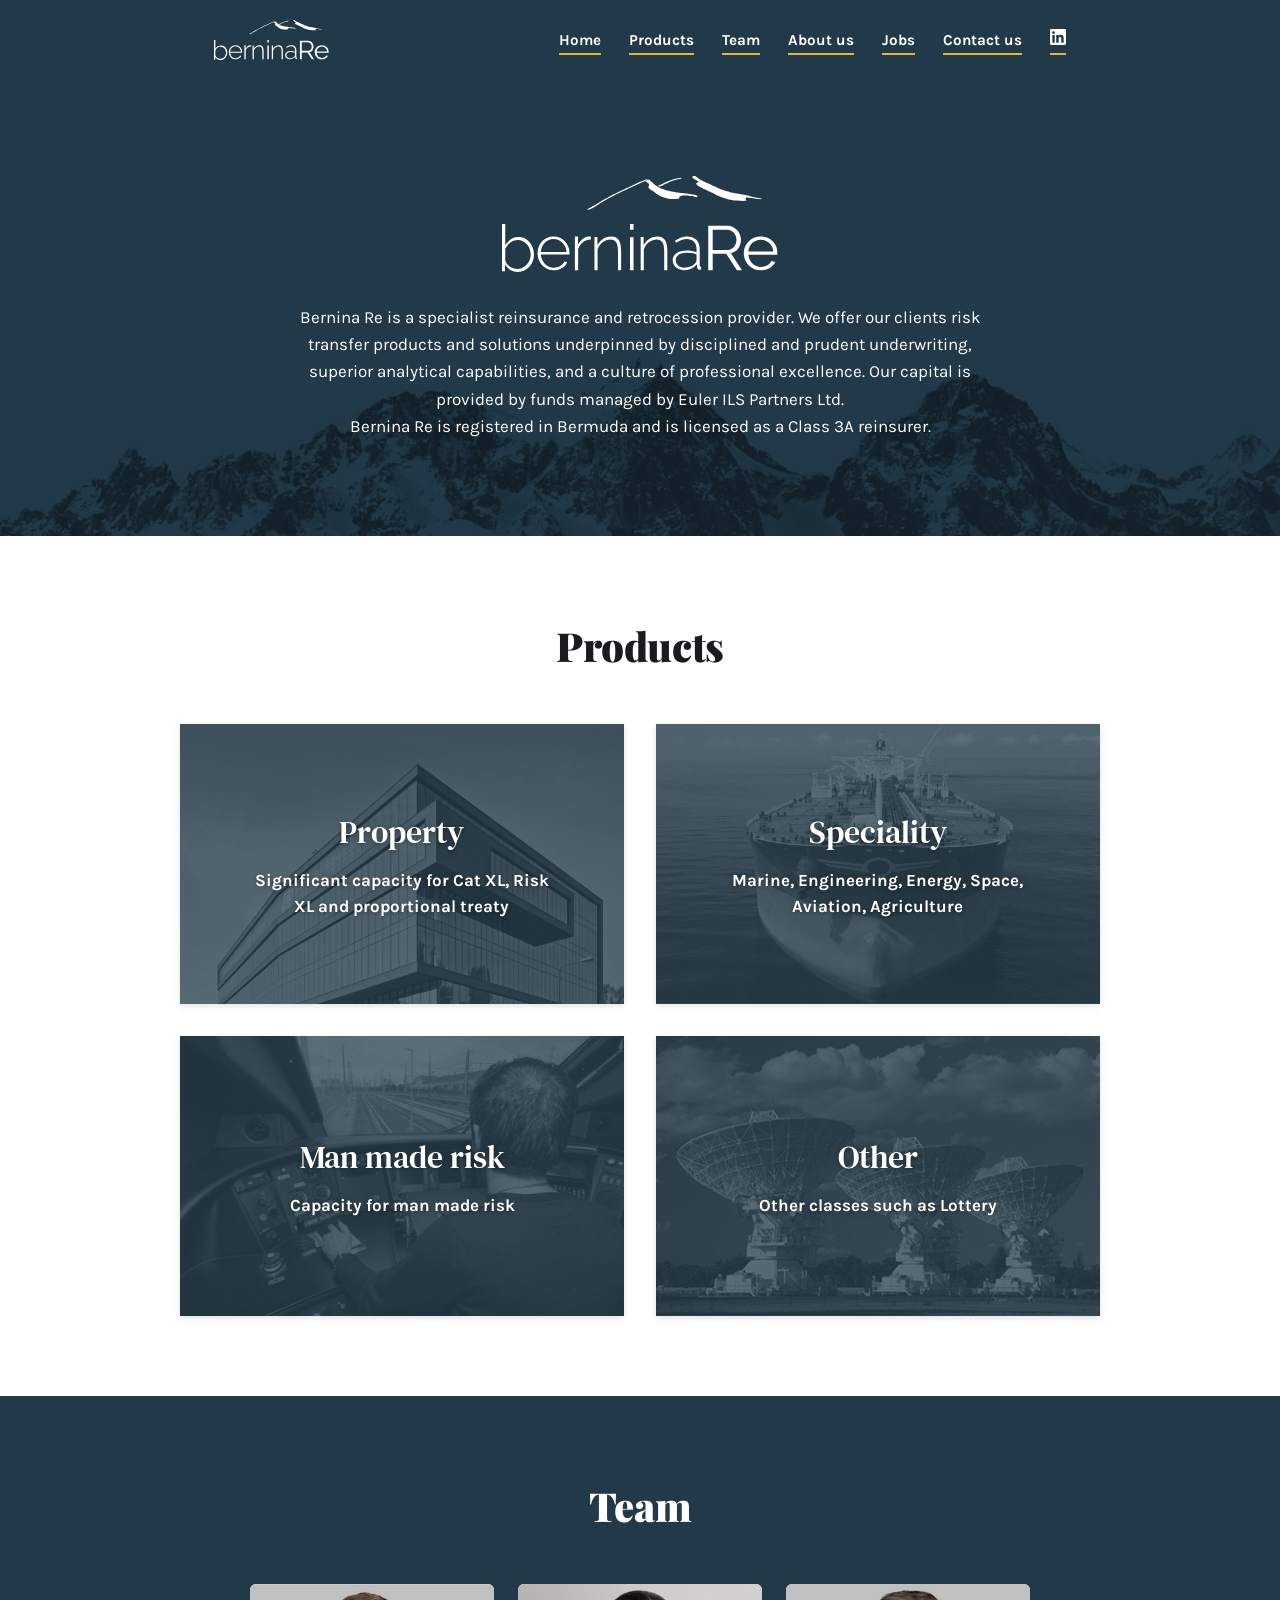
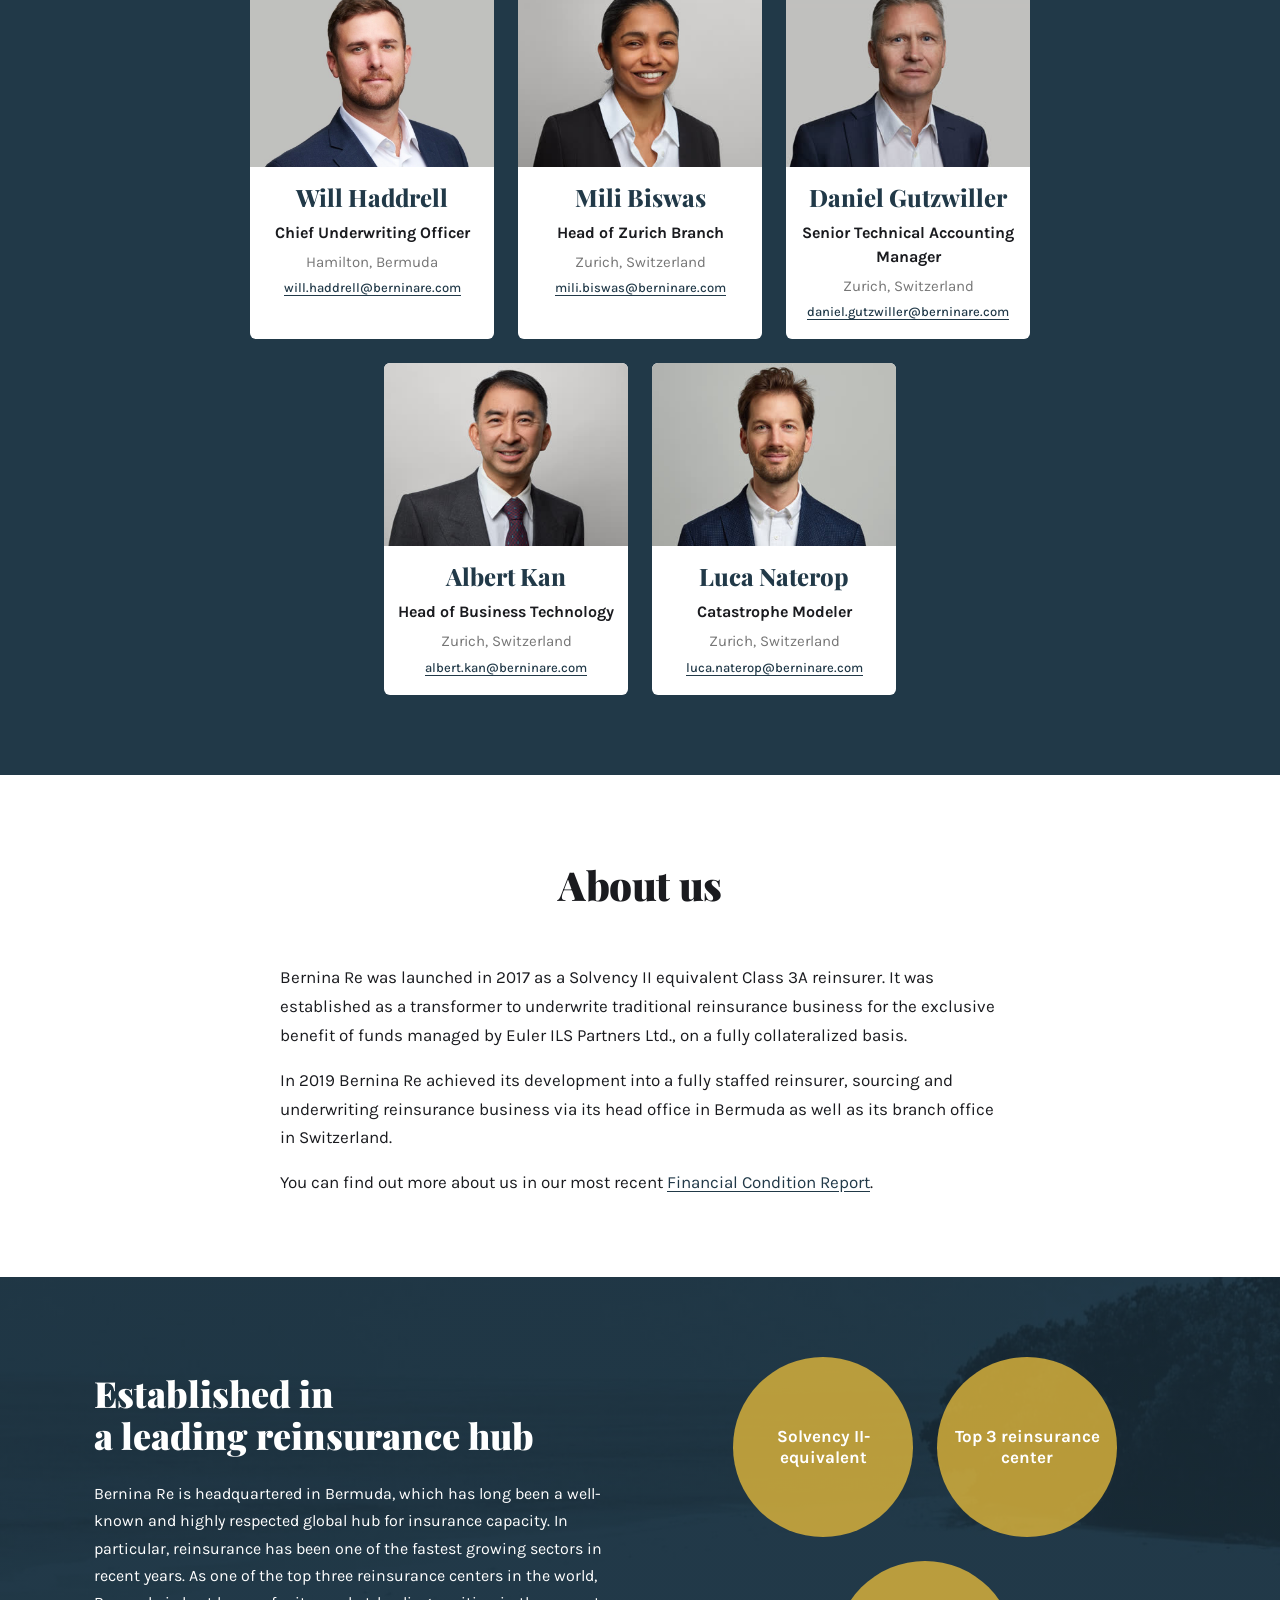
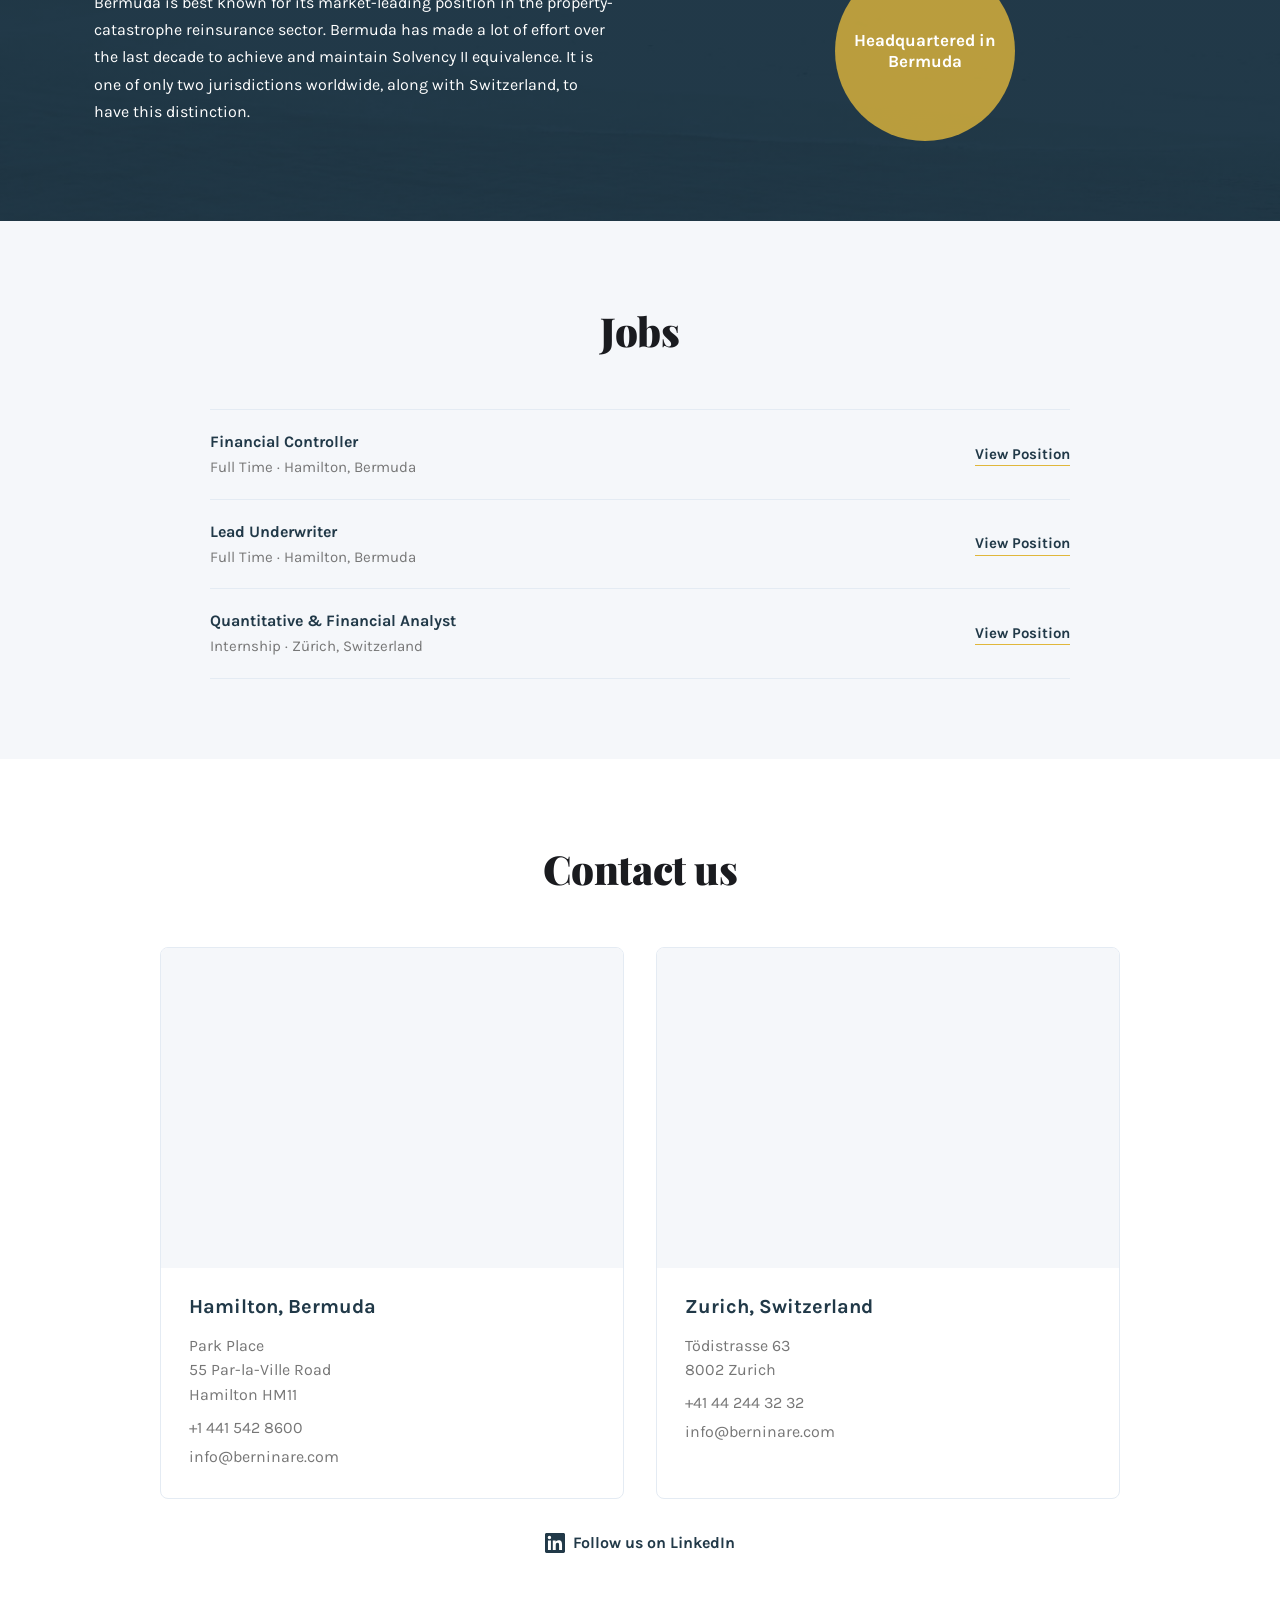
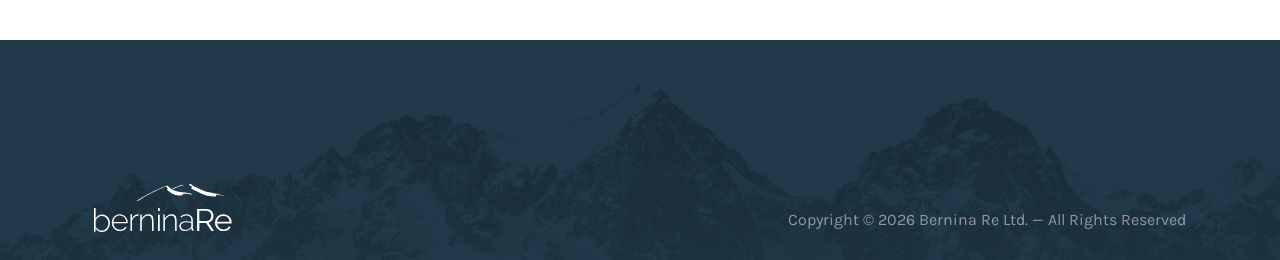
==== commit 46d18937: "add 2025 financial conditions report" ====
--- a/index.html
+++ b/index.html
@@ -245,6 +245,10 @@
             reinsurer, sourcing and underwriting reinsurance business via its
             head office in Bermuda as well as its branch office in Switzerland.
           </p>
+          <p>
+            You can find out more about us in our most recent
+            <a href="assets/fcr-2025.pdf" target="_blank" rel="noopener noreferrer">Financial Condition Report</a>.
+          </p>
         </div>
       </div>
     </section>
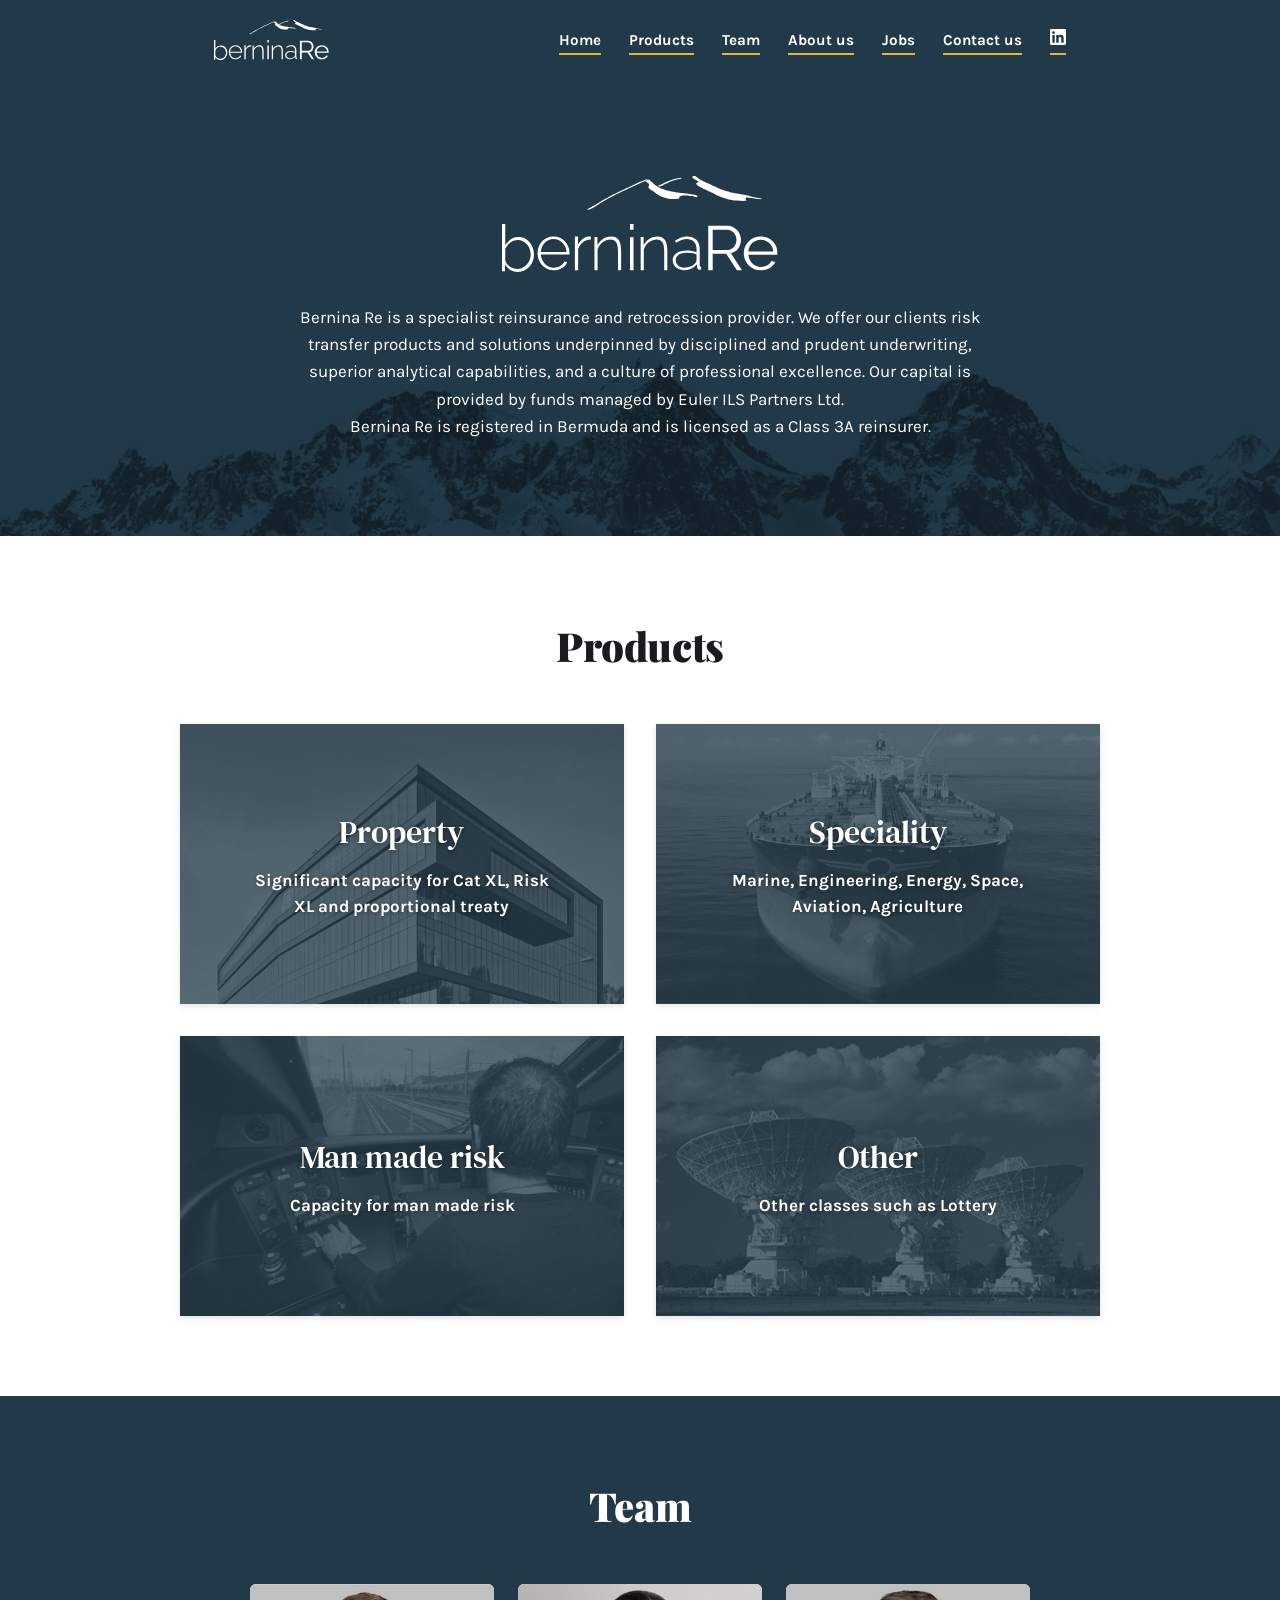
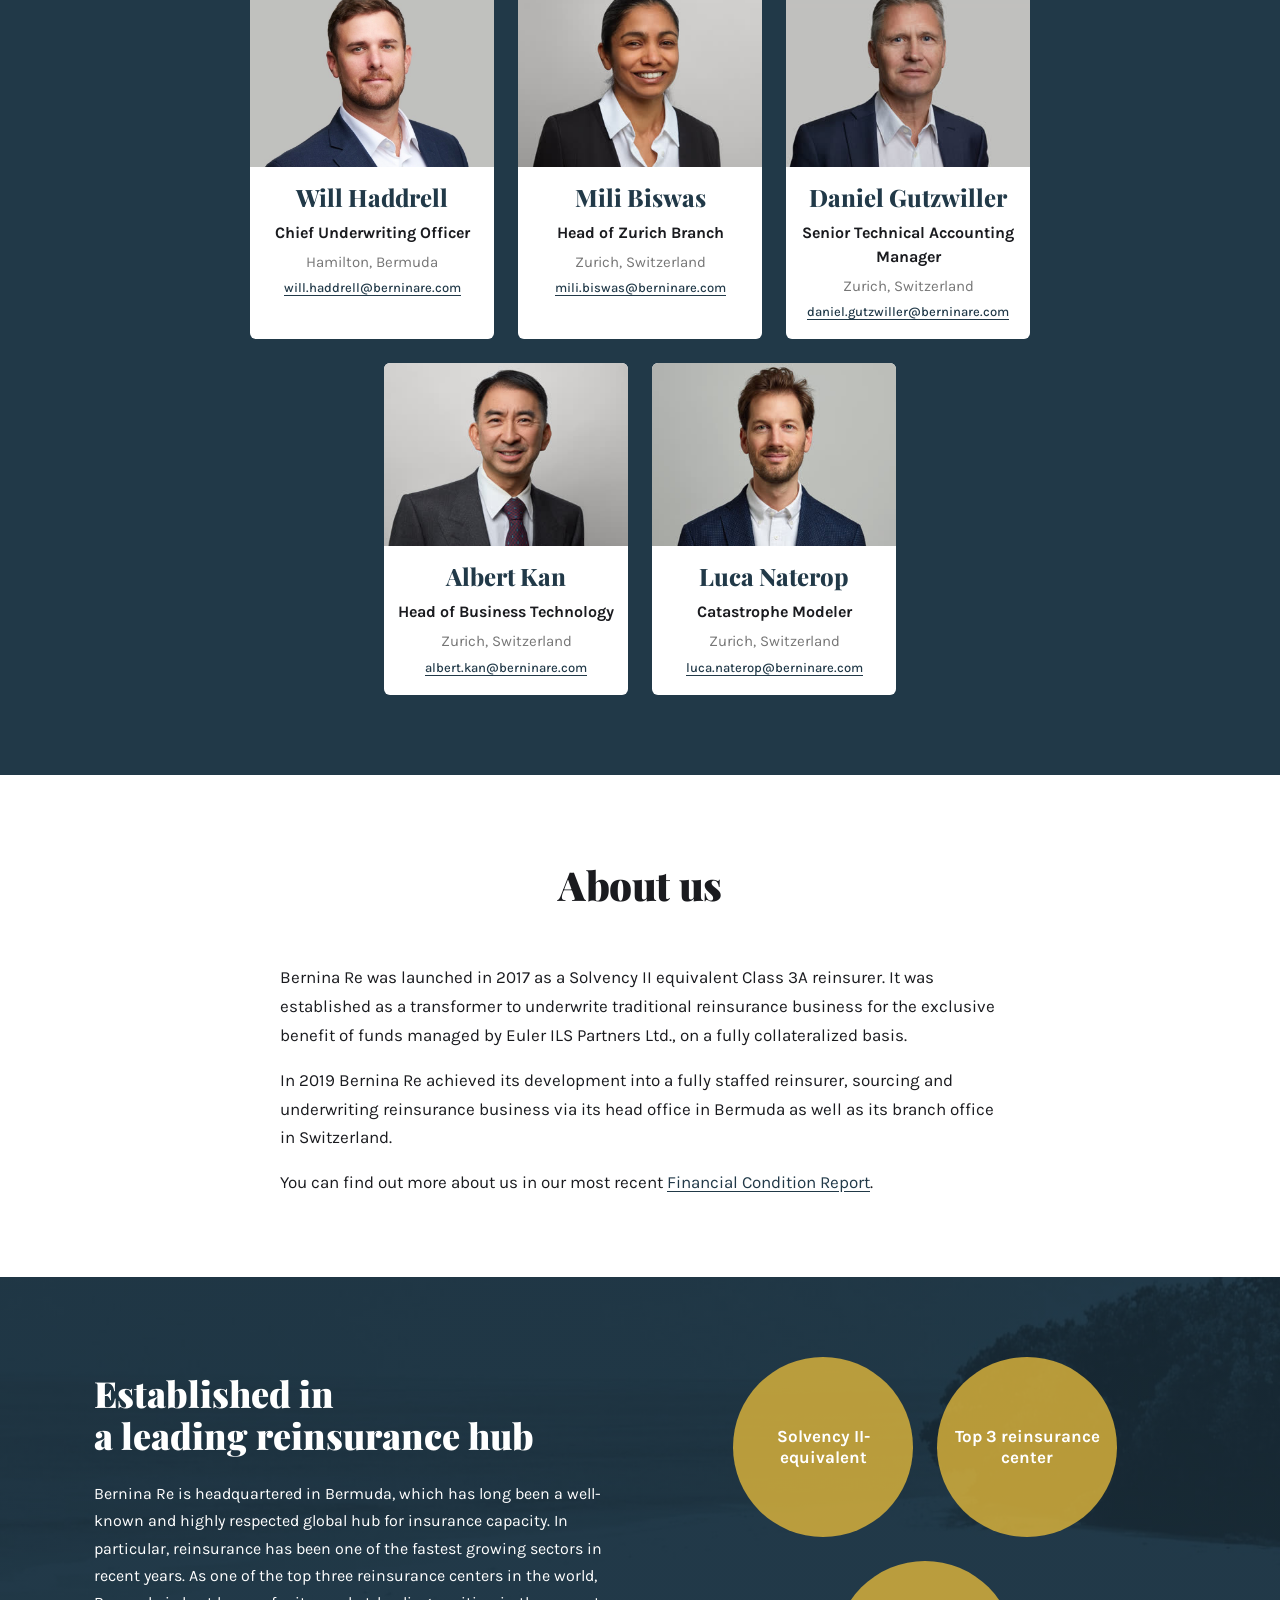
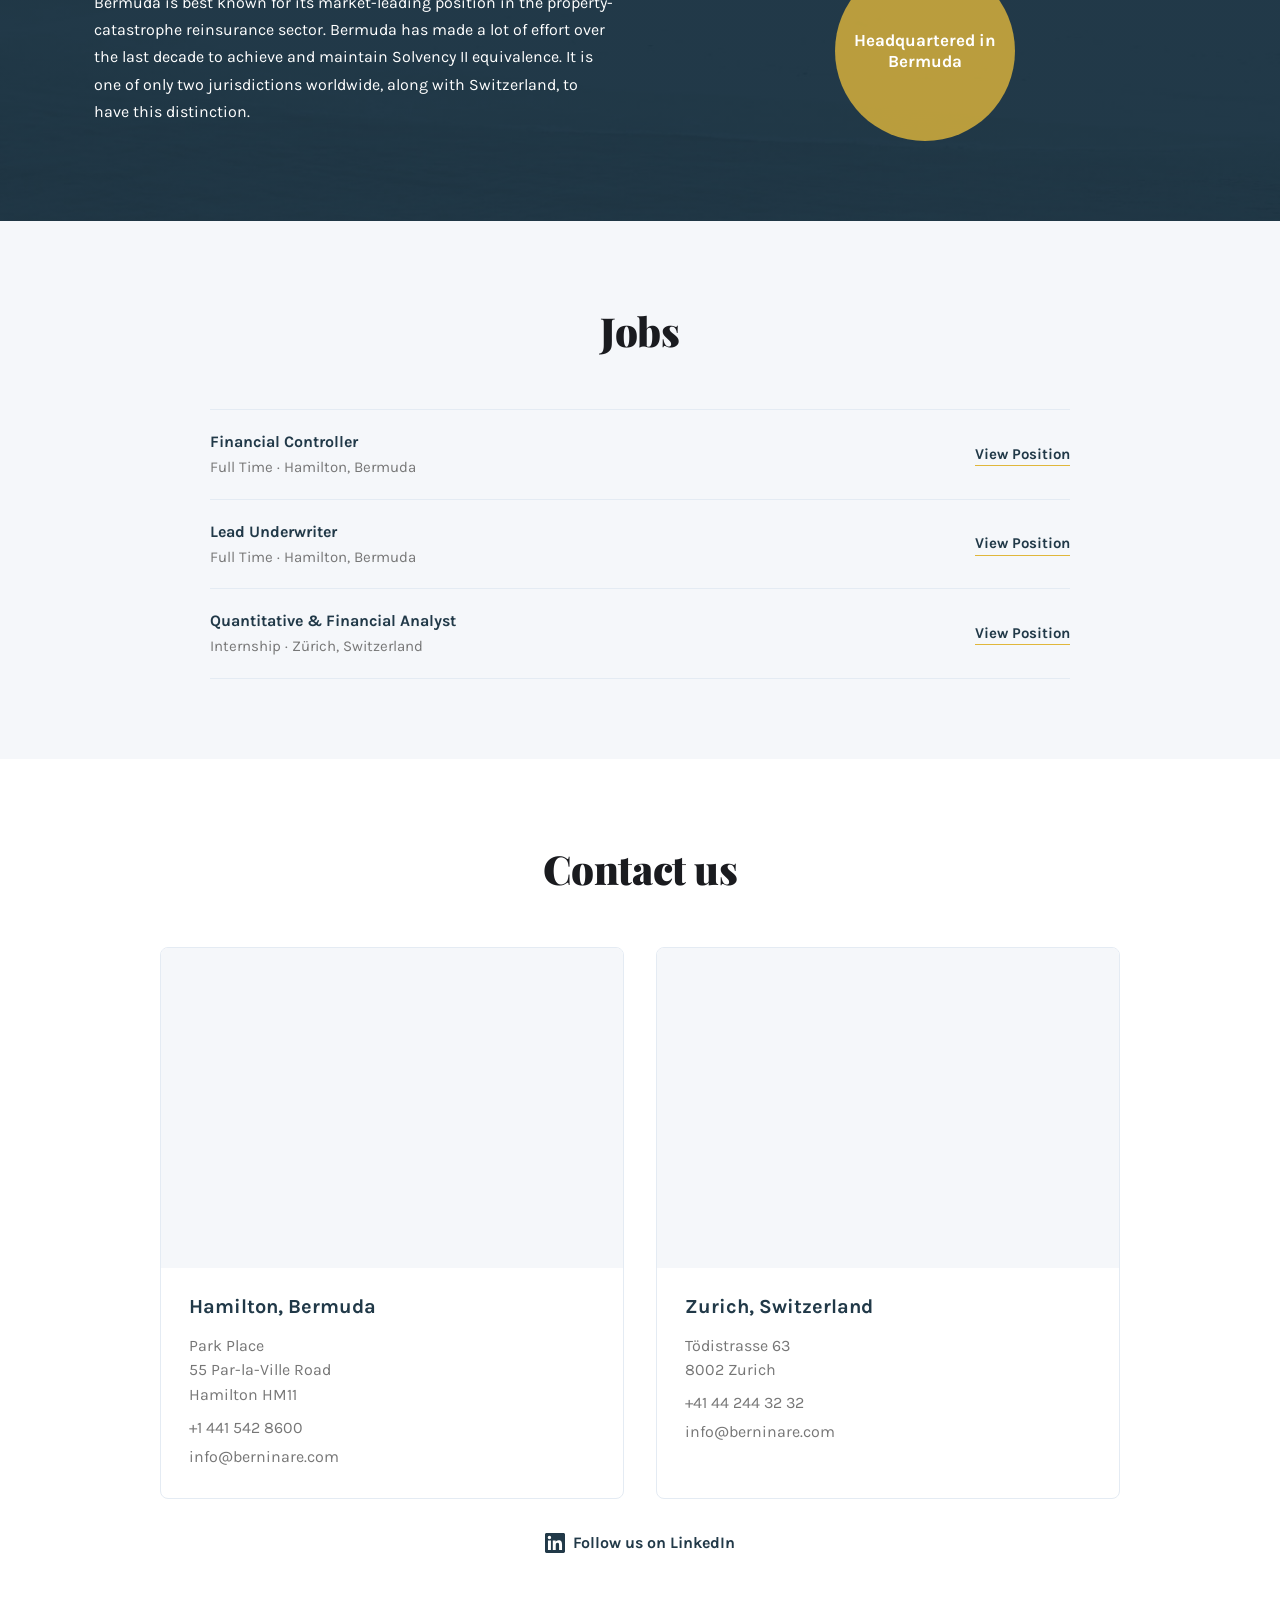
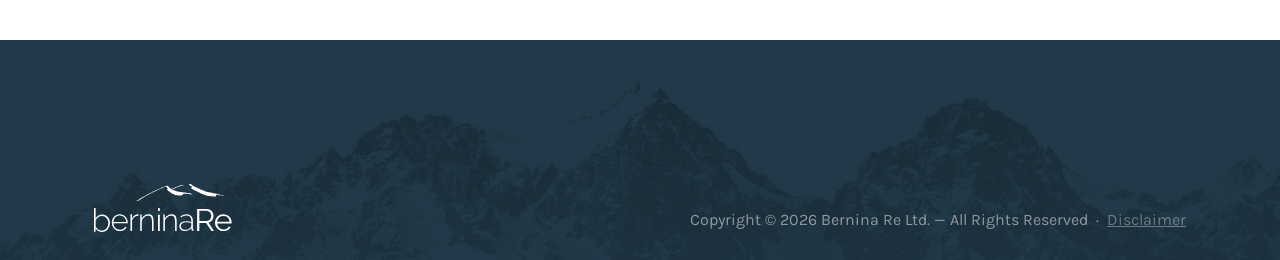
==== commit 9d841171: "add disclaimer" ====
--- a/index.html
+++ b/index.html
@@ -370,6 +370,8 @@
         </a>
         <p class="site-footer__copyright">
           Copyright © <span id="copyright-year">2026</span> Bernina Re Ltd. &mdash; All Rights Reserved
+          &nbsp;&middot;&nbsp;
+          <a href="/disclaimer.html" style="color:inherit;opacity:0.7;text-decoration:underline;">Disclaimer</a>
         </p>
       </div>
     </footer>
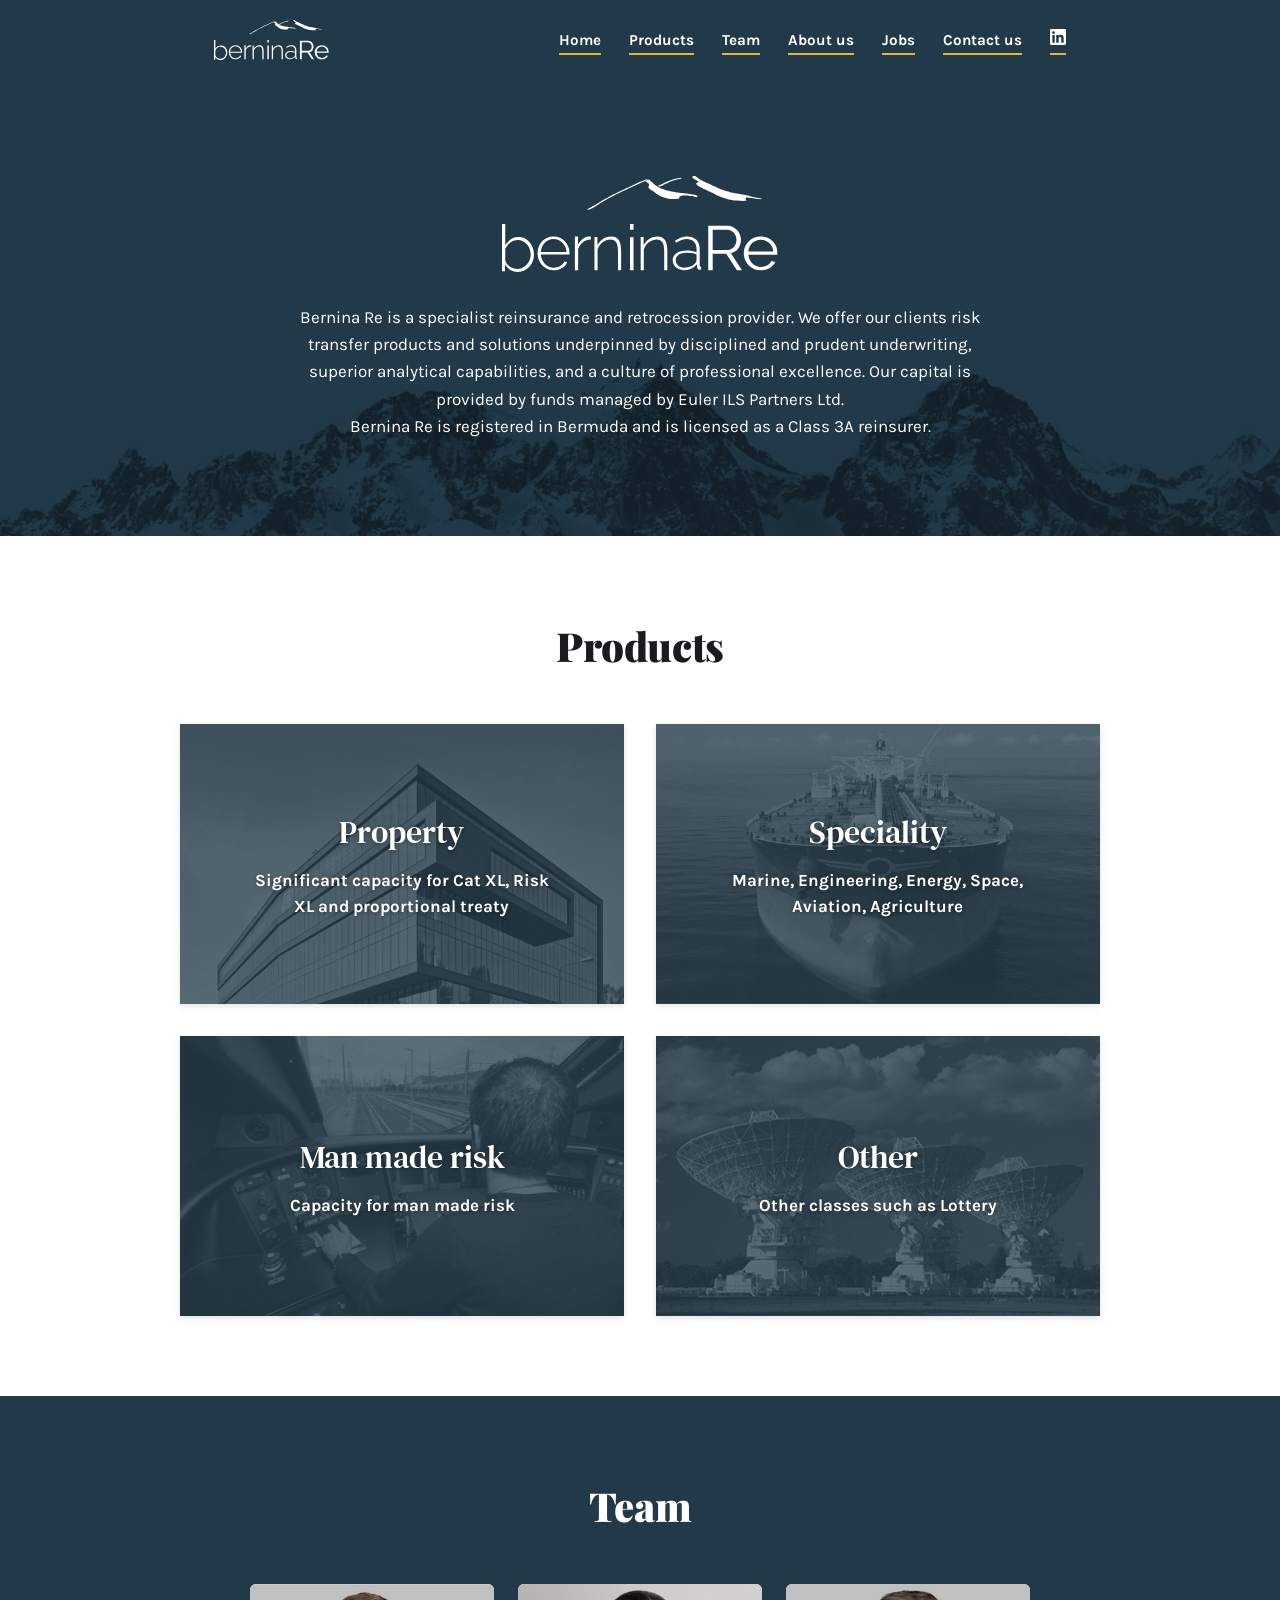
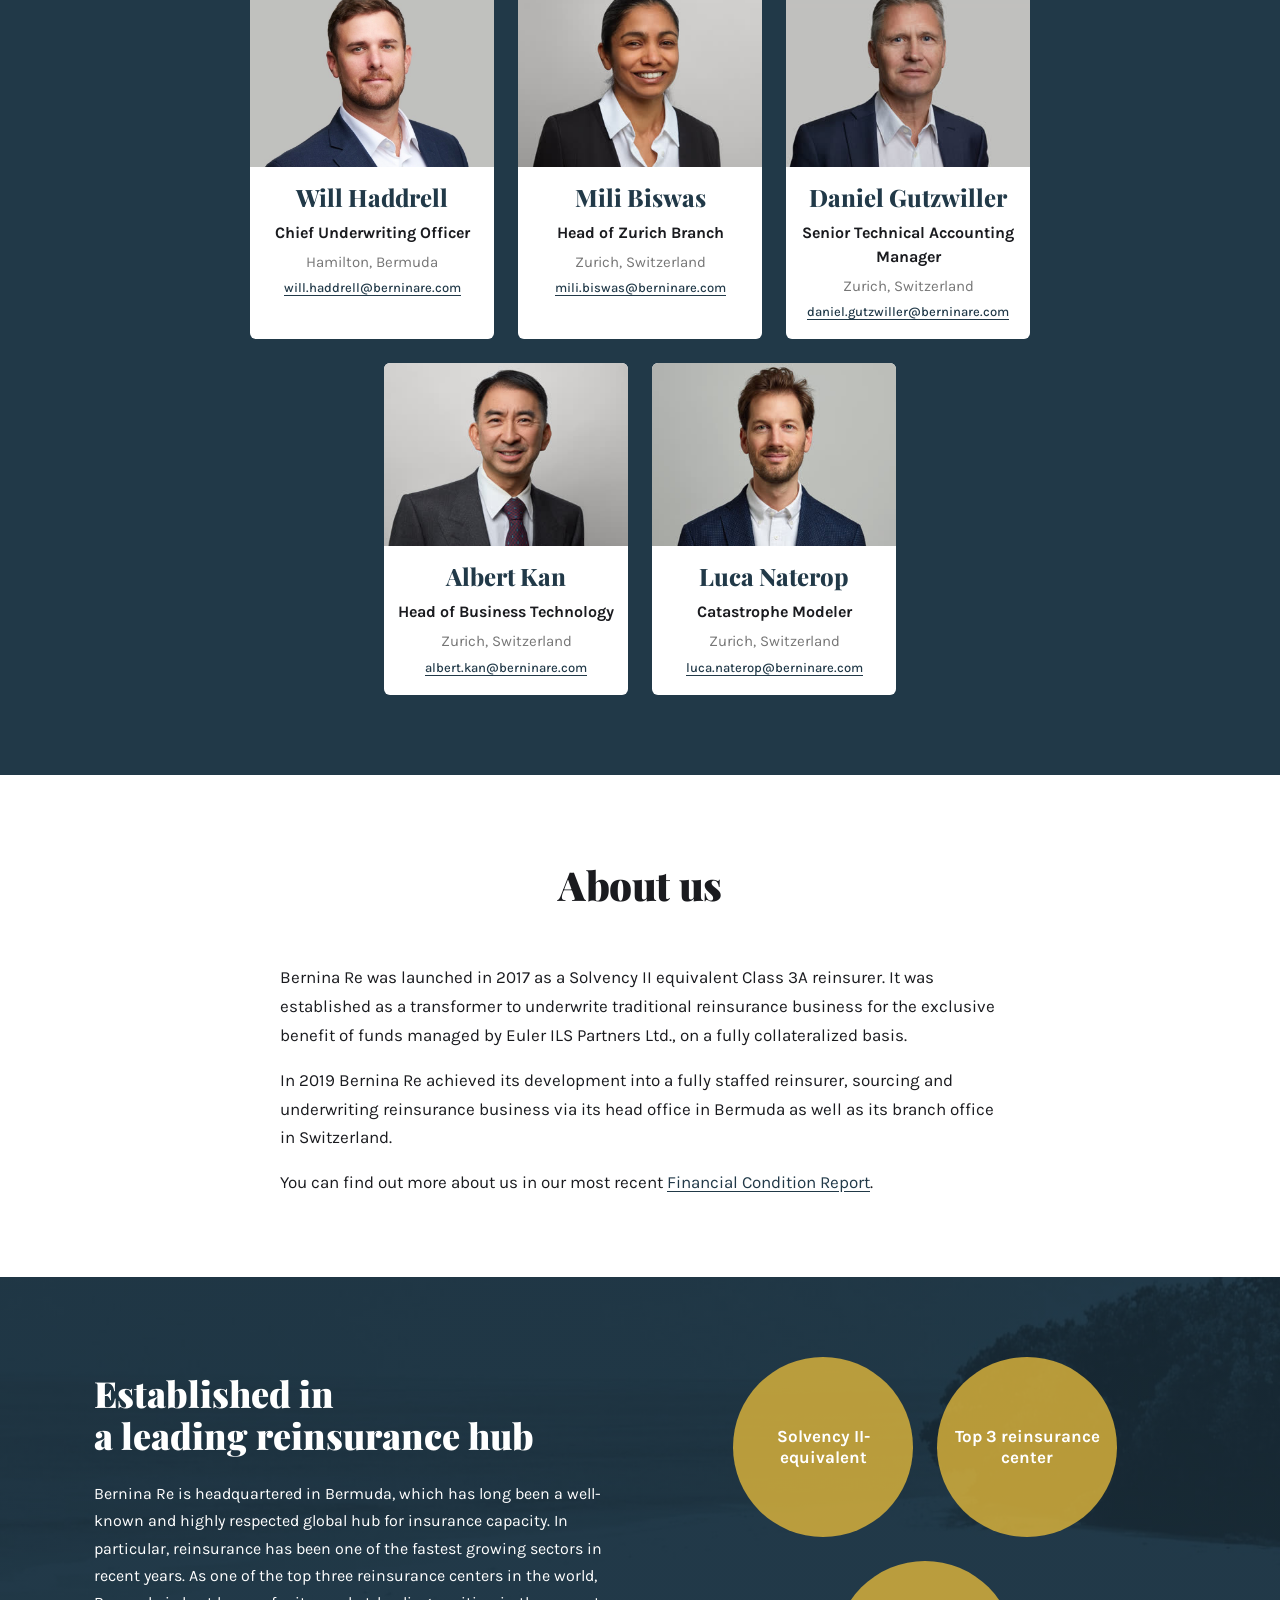
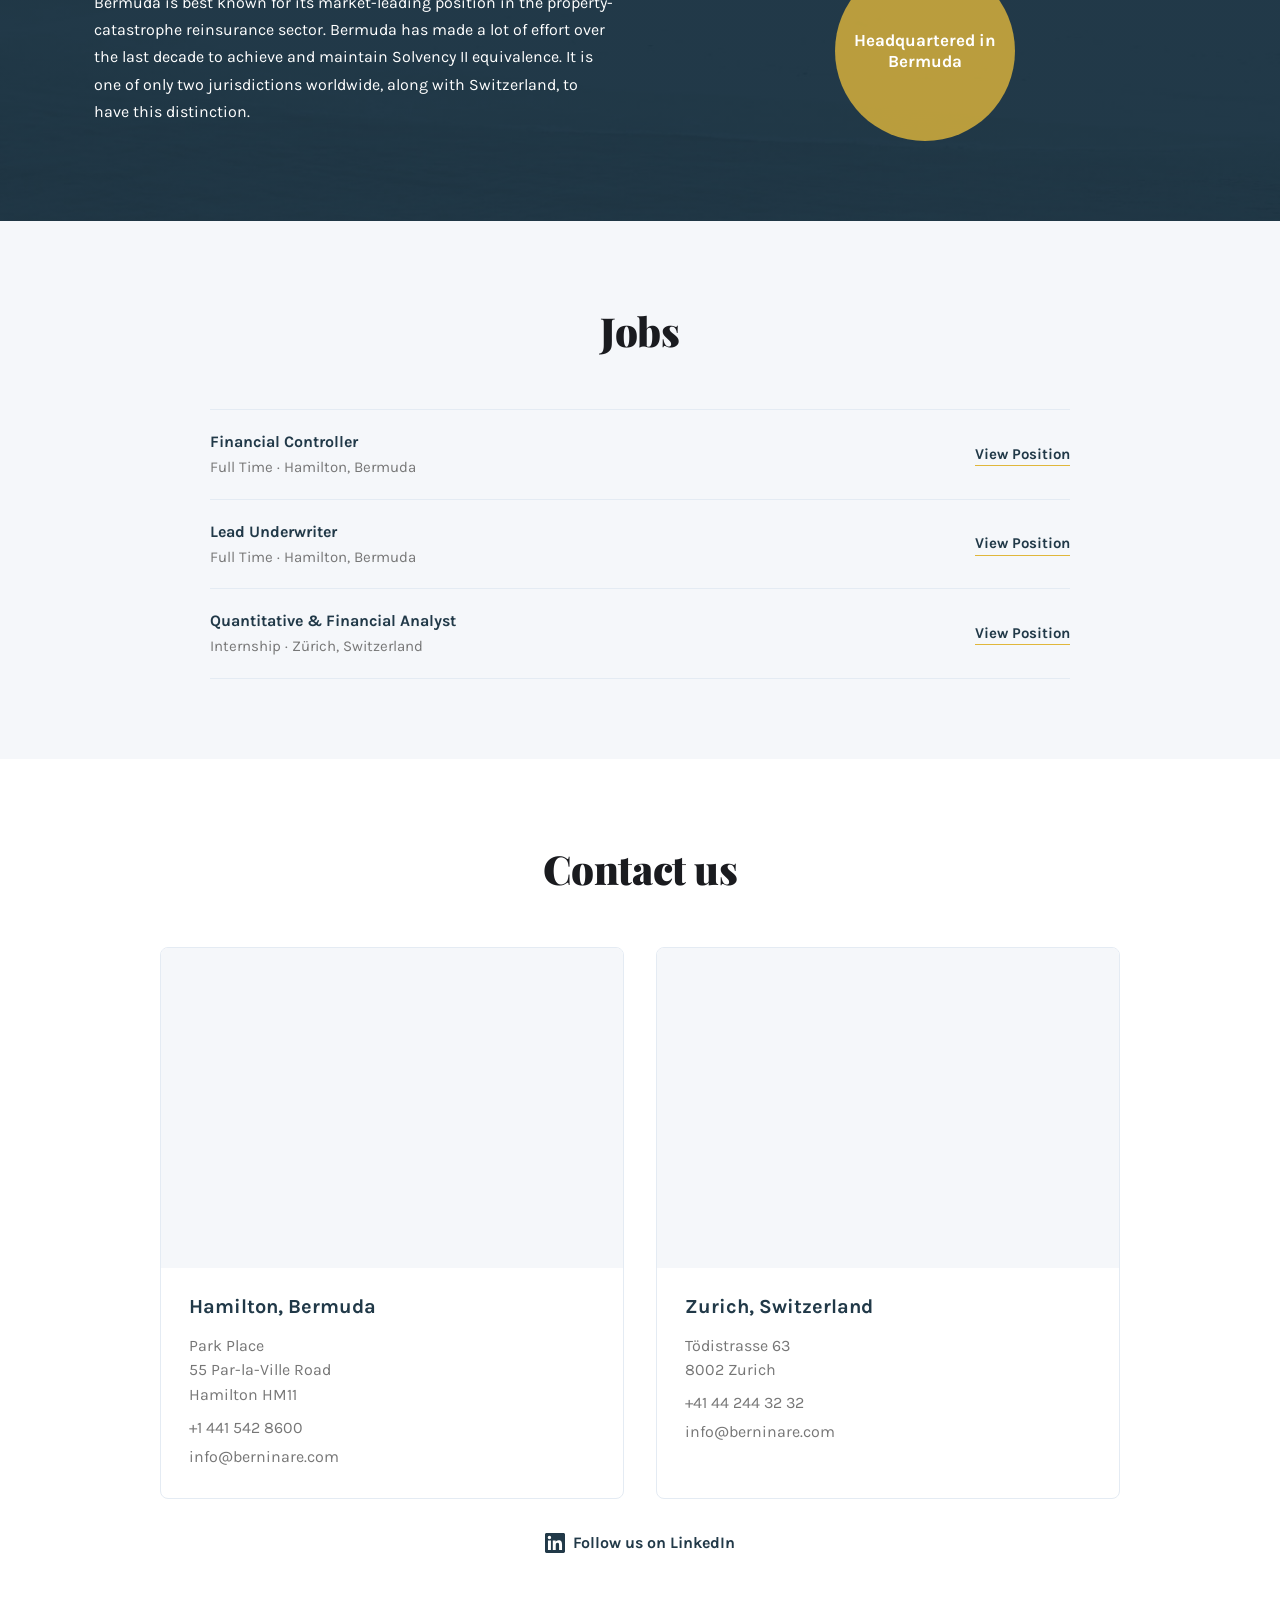
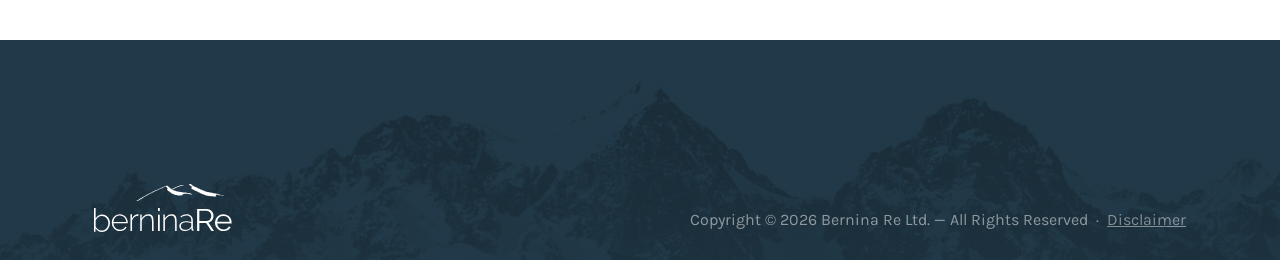
==== commit 440ab8c3: "minor" ====
--- a/index.html
+++ b/index.html
@@ -371,7 +371,7 @@
         <p class="site-footer__copyright">
           Copyright © <span id="copyright-year">2026</span> Bernina Re Ltd. &mdash; All Rights Reserved
           &nbsp;&middot;&nbsp;
-          <a href="/disclaimer.html" style="color:inherit;opacity:0.7;text-decoration:underline;">Disclaimer</a>
+          <a href="/disclaimer.html" style="color:inherit;opacity:0.9;text-decoration:underline;">Disclaimer</a>
         </p>
       </div>
     </footer>
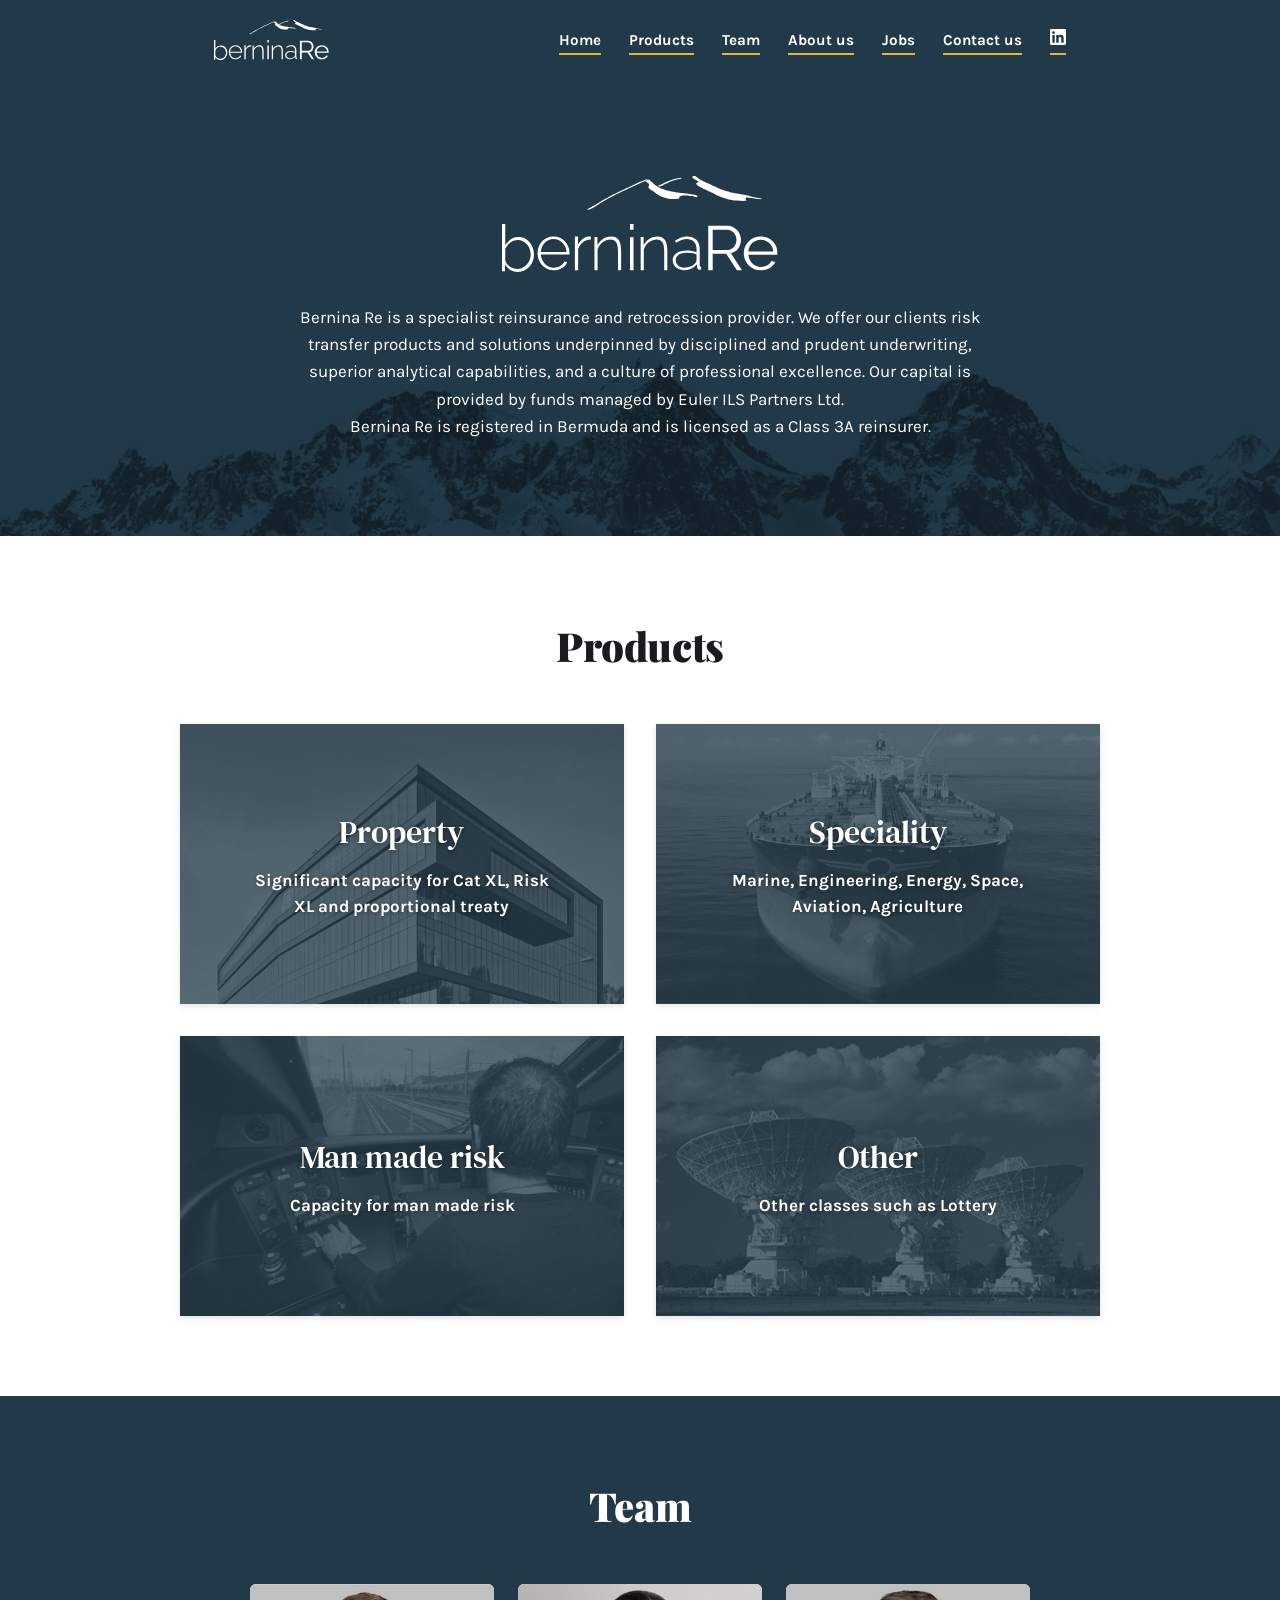
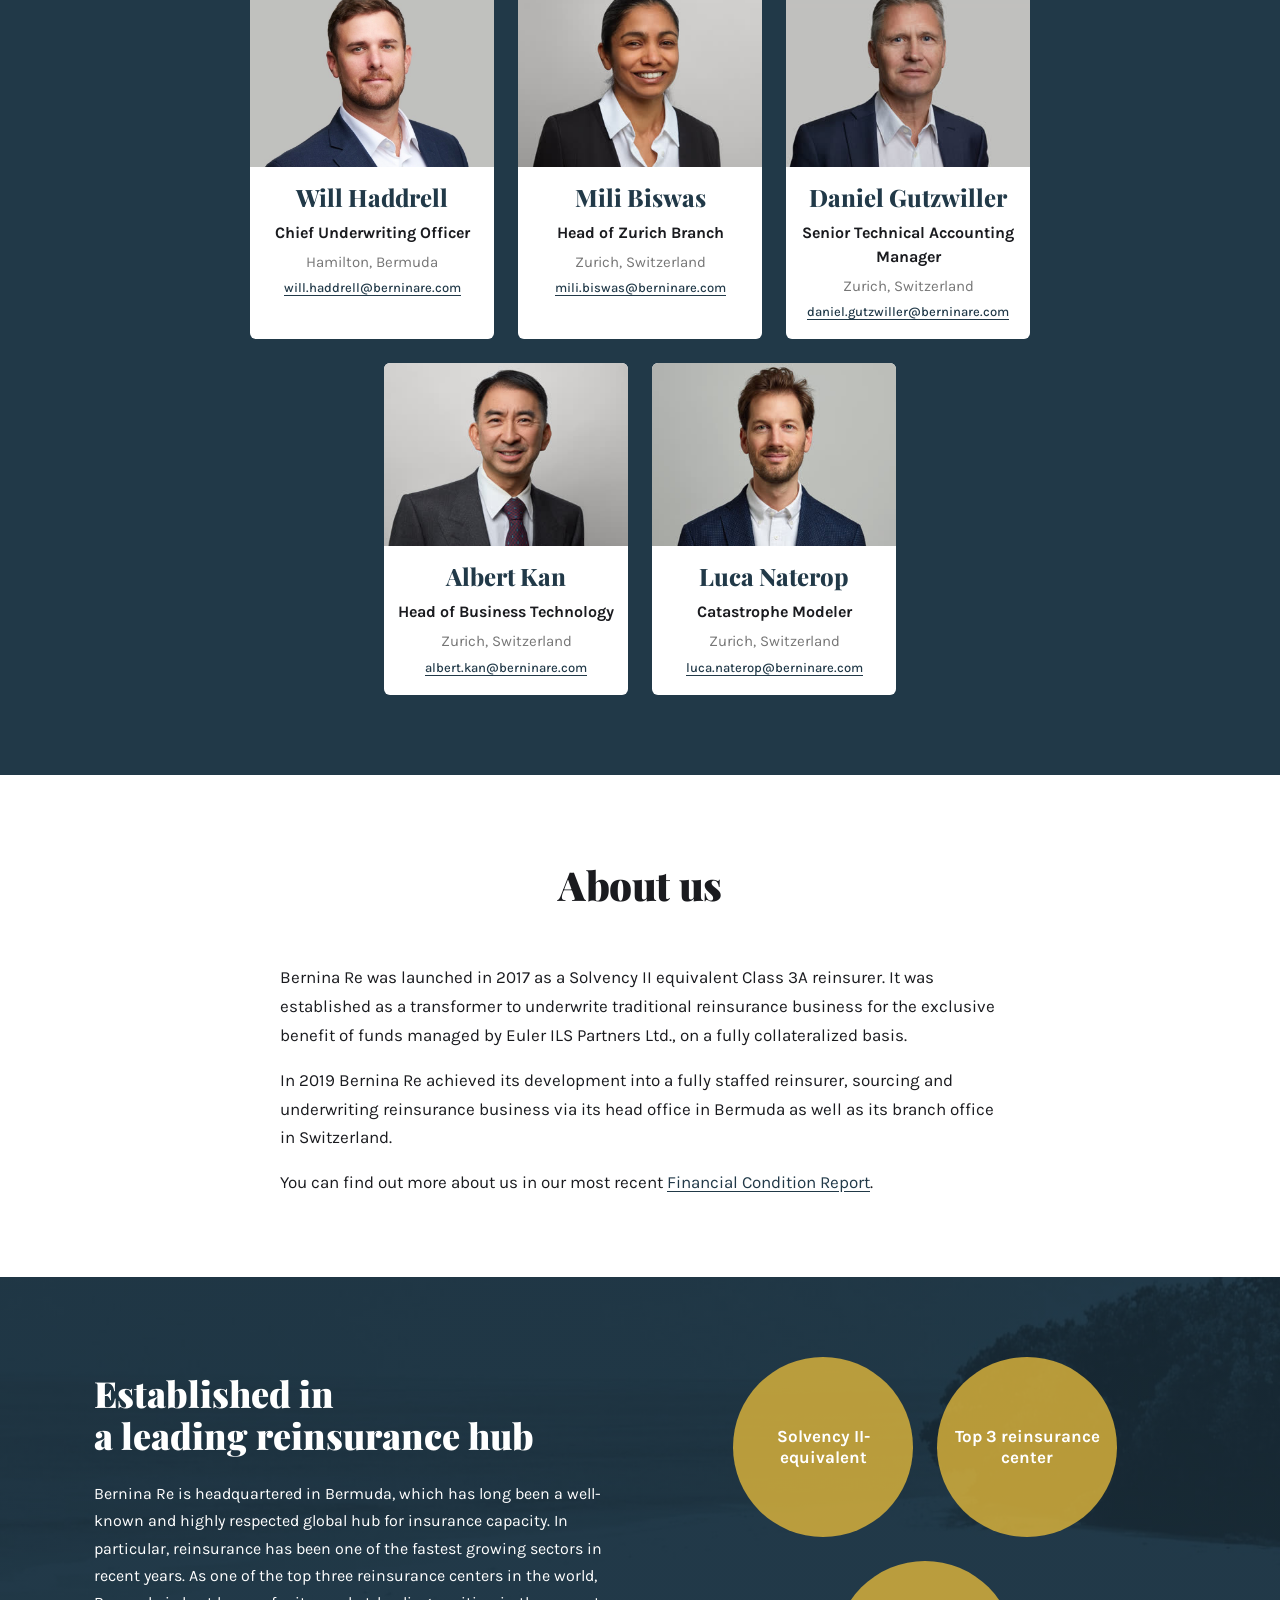
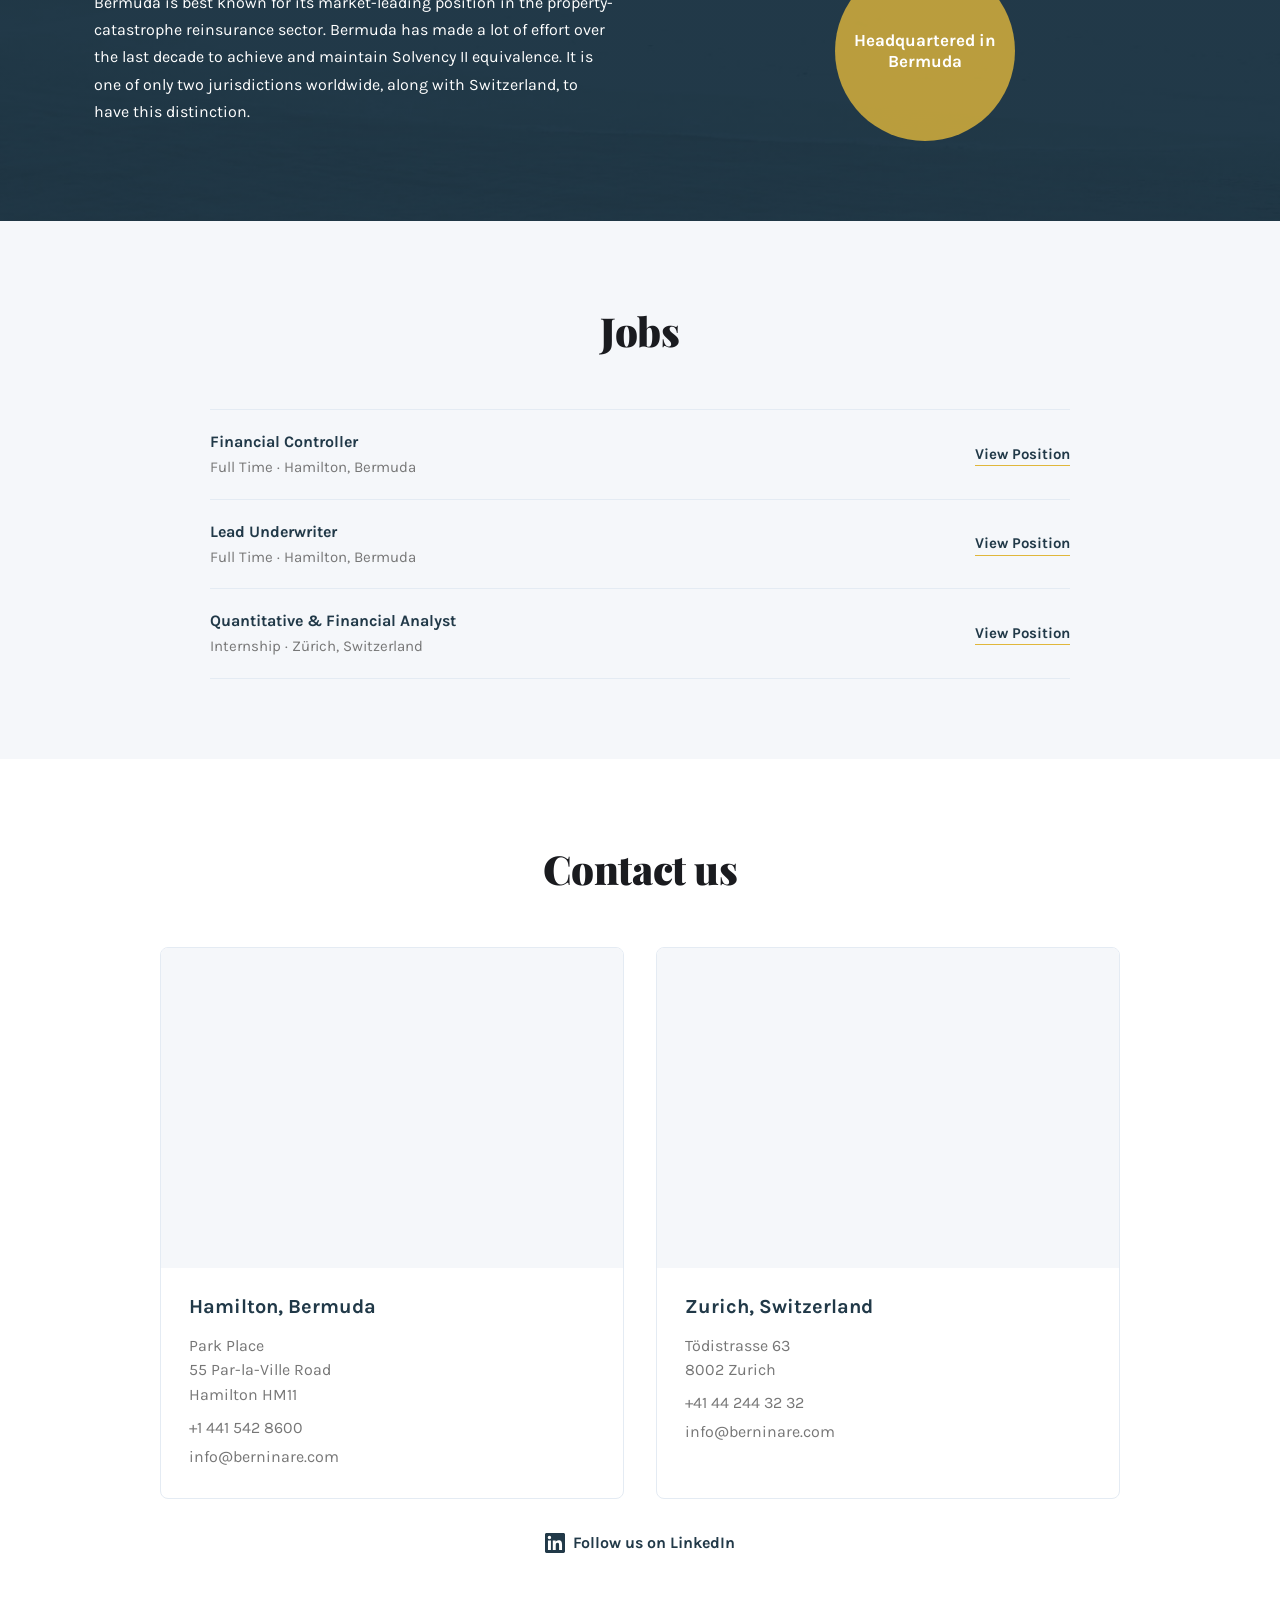
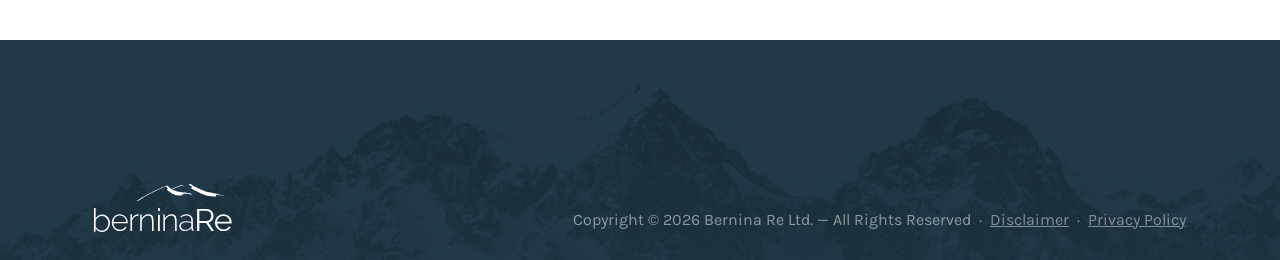
==== commit 17f4935e: "add privacy policy" ====
--- a/index.html
+++ b/index.html
@@ -372,6 +372,8 @@
           Copyright © <span id="copyright-year">2026</span> Bernina Re Ltd. &mdash; All Rights Reserved
           &nbsp;&middot;&nbsp;
           <a href="/disclaimer.html" style="color:inherit;opacity:0.9;text-decoration:underline;">Disclaimer</a>
+          &nbsp;&middot;&nbsp;
+          <a href="/privacy.html" style="color:inherit;opacity:0.9;text-decoration:underline;">Privacy Policy</a>
         </p>
       </div>
     </footer>
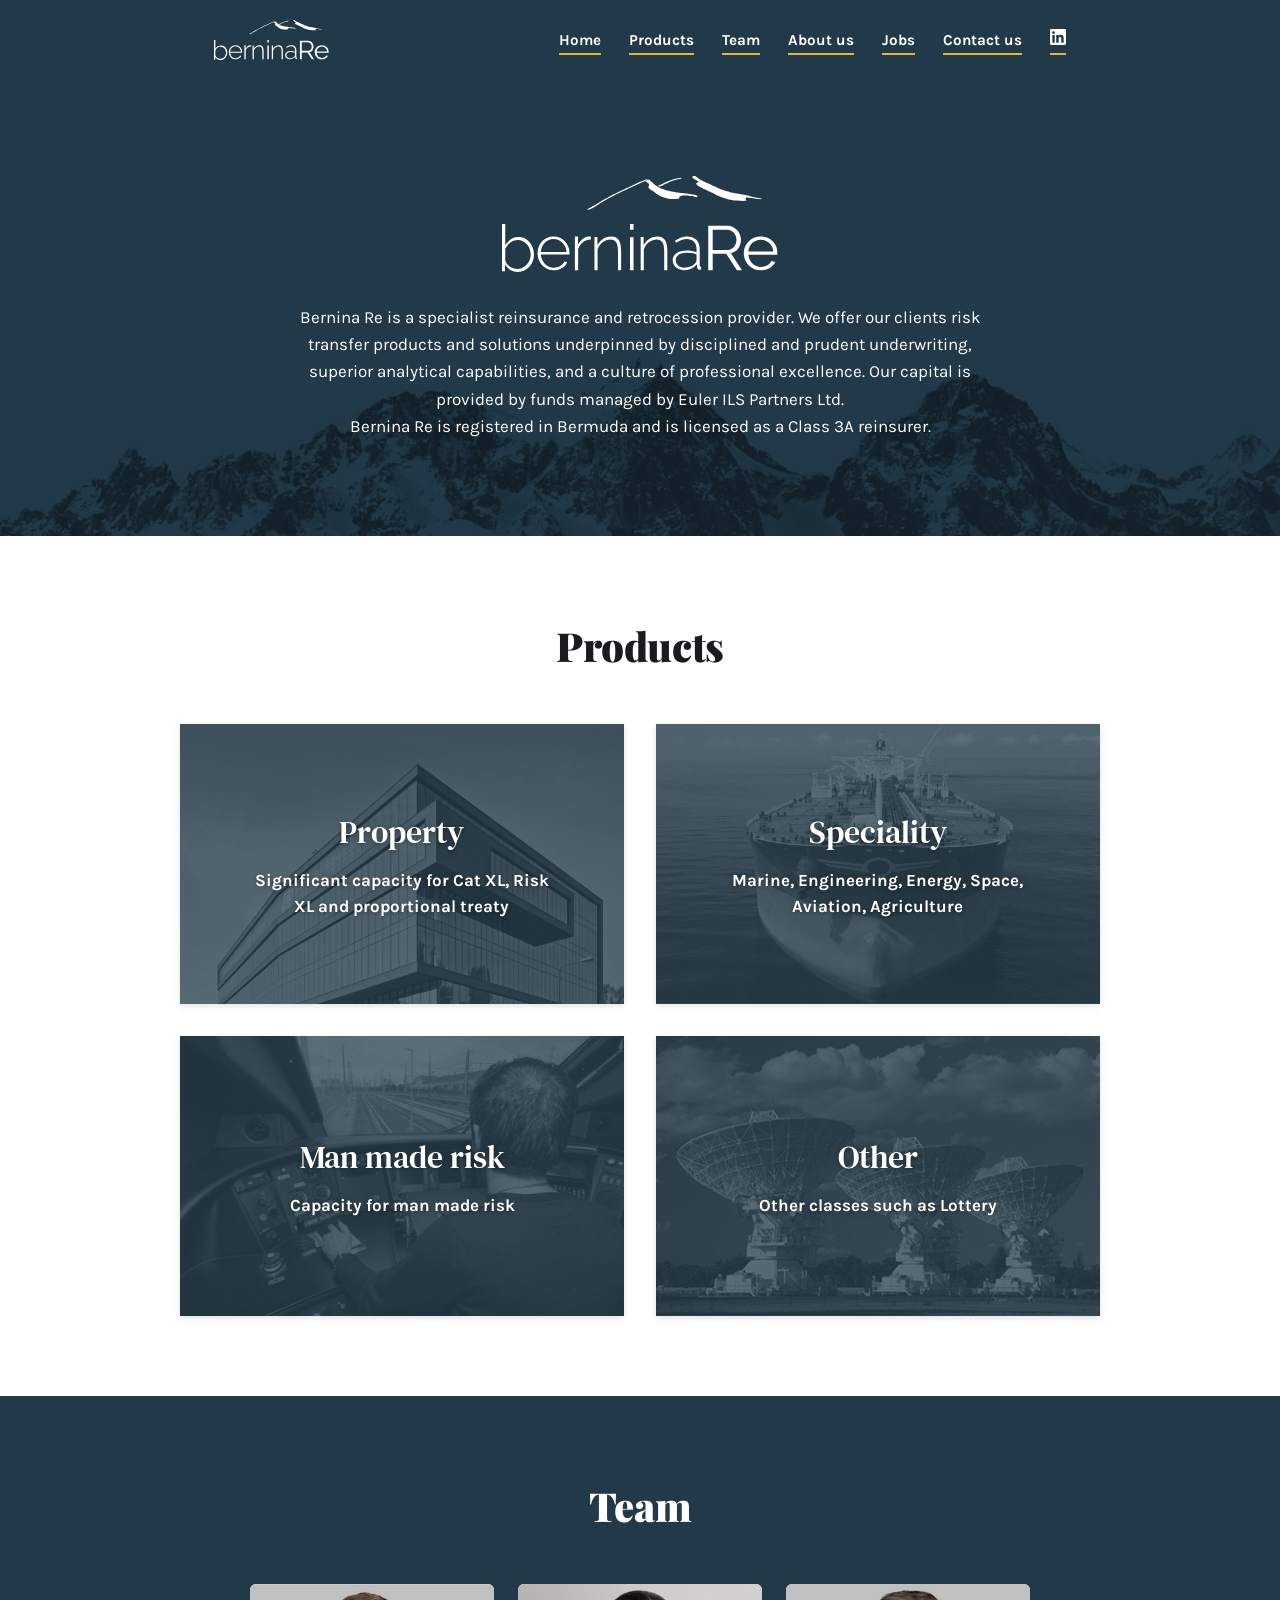
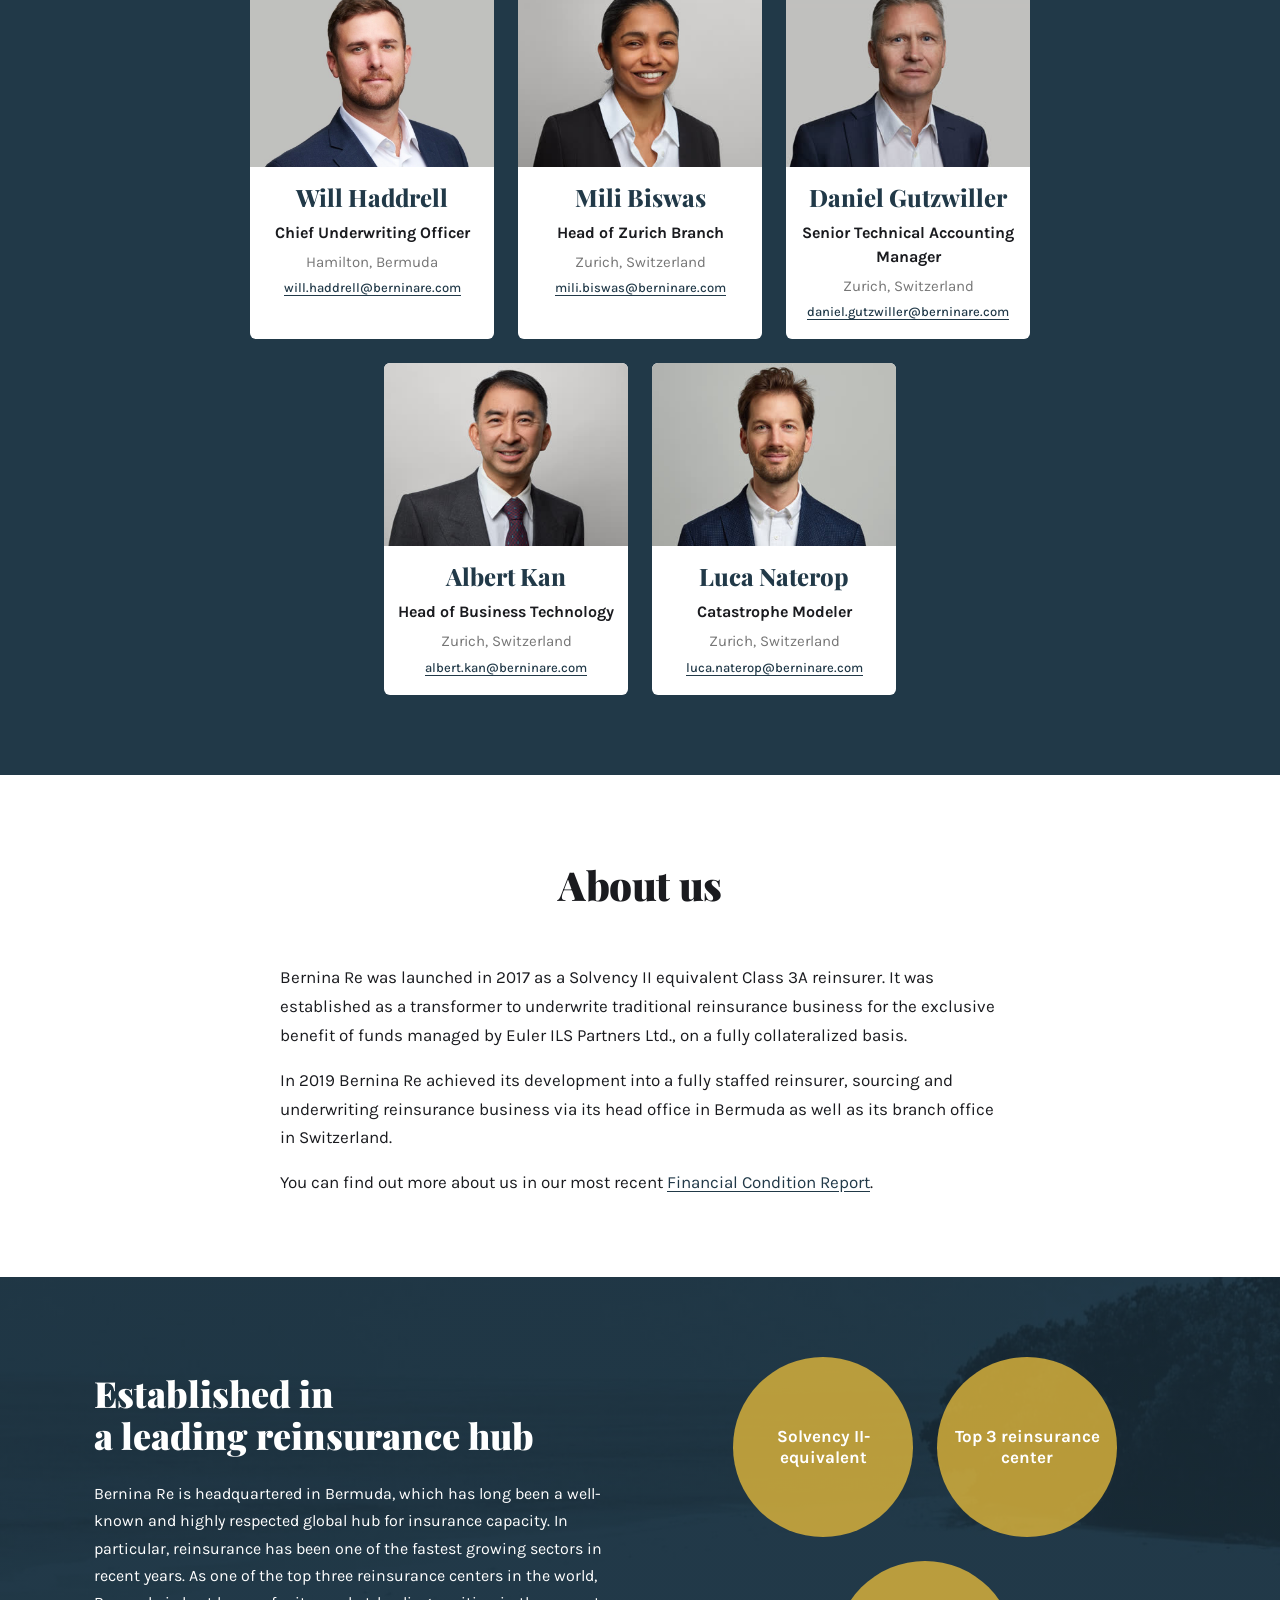
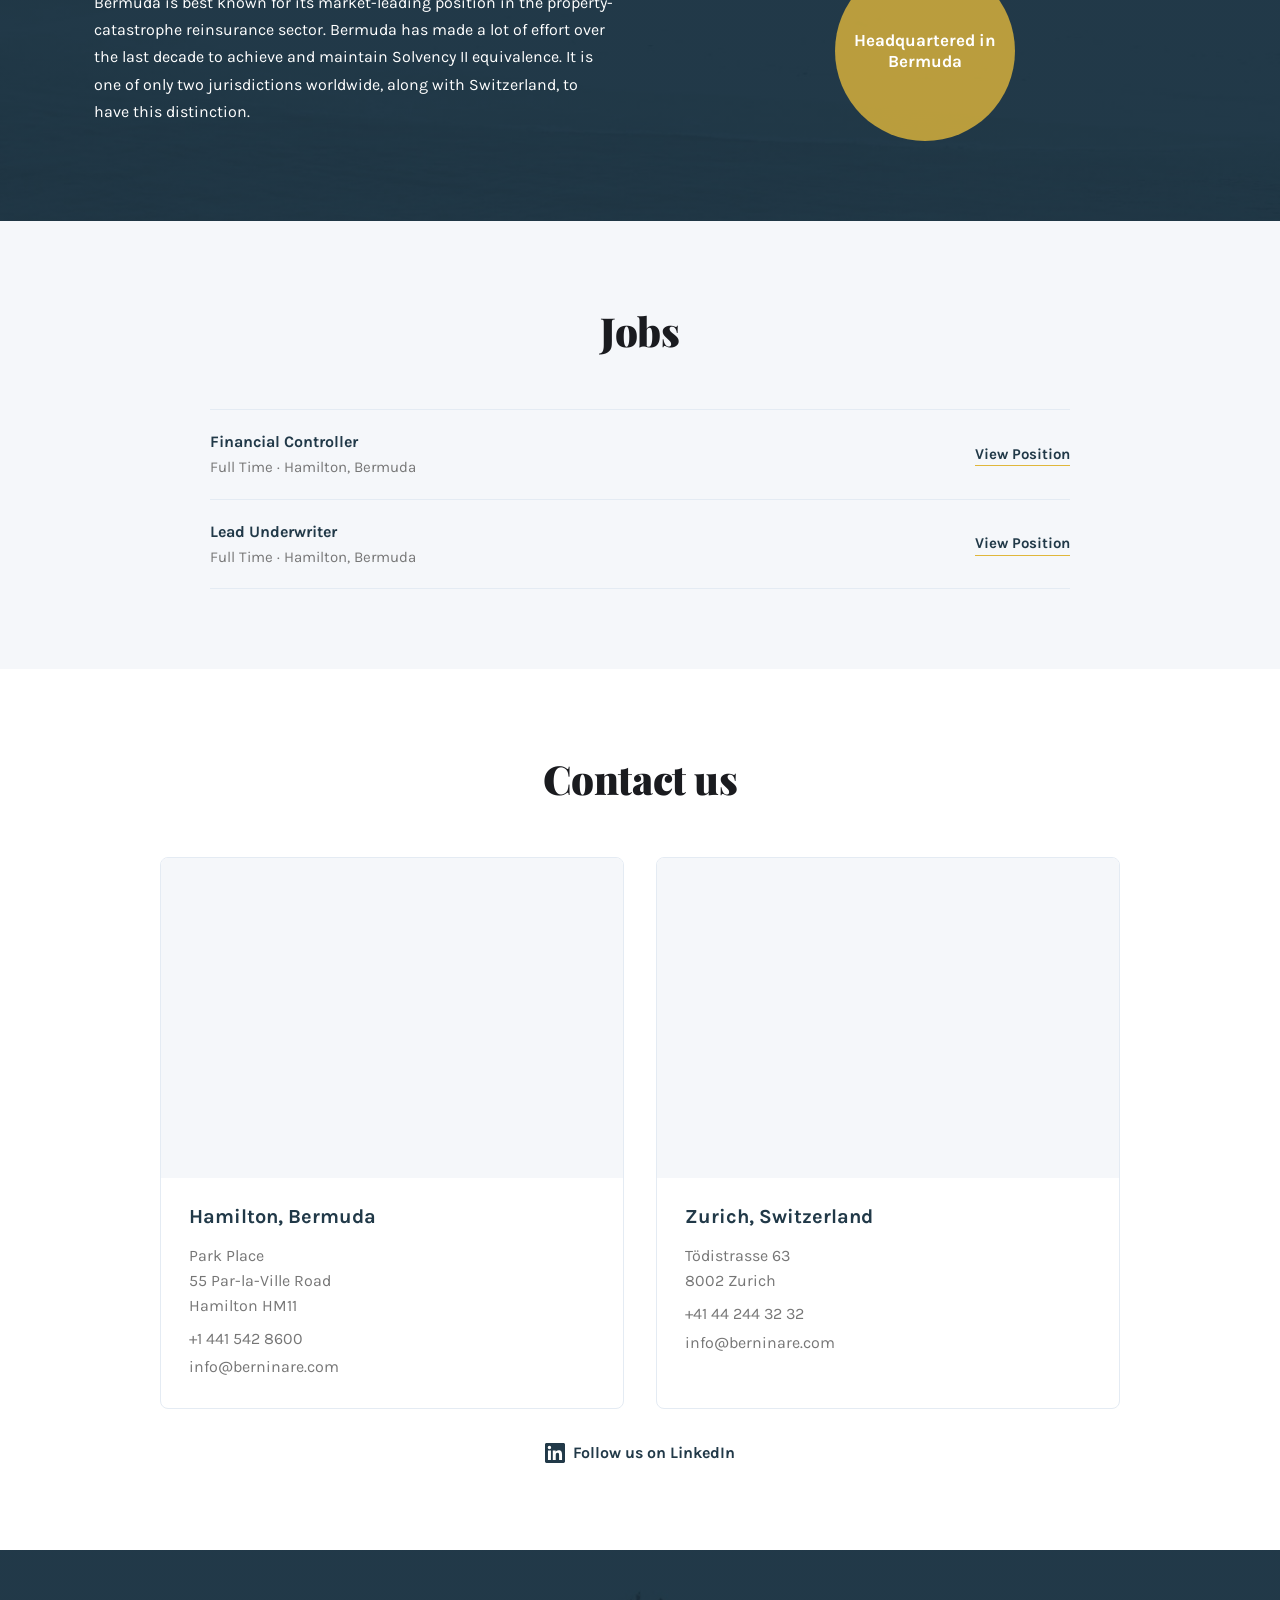
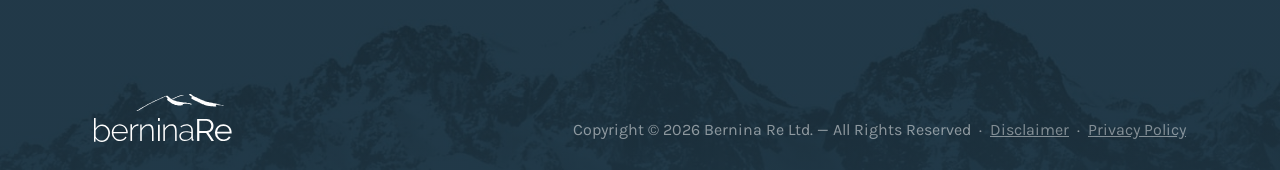
==== commit 64988ccb: "remove internship position" ====
--- a/index.html
+++ b/index.html
@@ -297,13 +297,7 @@
             </div>
             <a href="https://app.bermudajobconnect.bm/job/5ac7003d-dae6-4c90-a8c4-d55097bea730" class="job-list__apply" target="_blank" rel="noopener noreferrer">View Position</a>
           </li>
-          <li class="job-list__item">
-            <div>
-              <div class="job-list__title">Quantitative &amp; Financial Analyst</div>
-              <div class="job-list__meta">Internship · Zürich, Switzerland</div>
-            </div>
-            <a href="assets/internship-program.pdf" class="job-list__apply" target="_blank" rel="noopener noreferrer">View Position</a>
-          </li>
+
         </ul>
       </div>
     </section>
